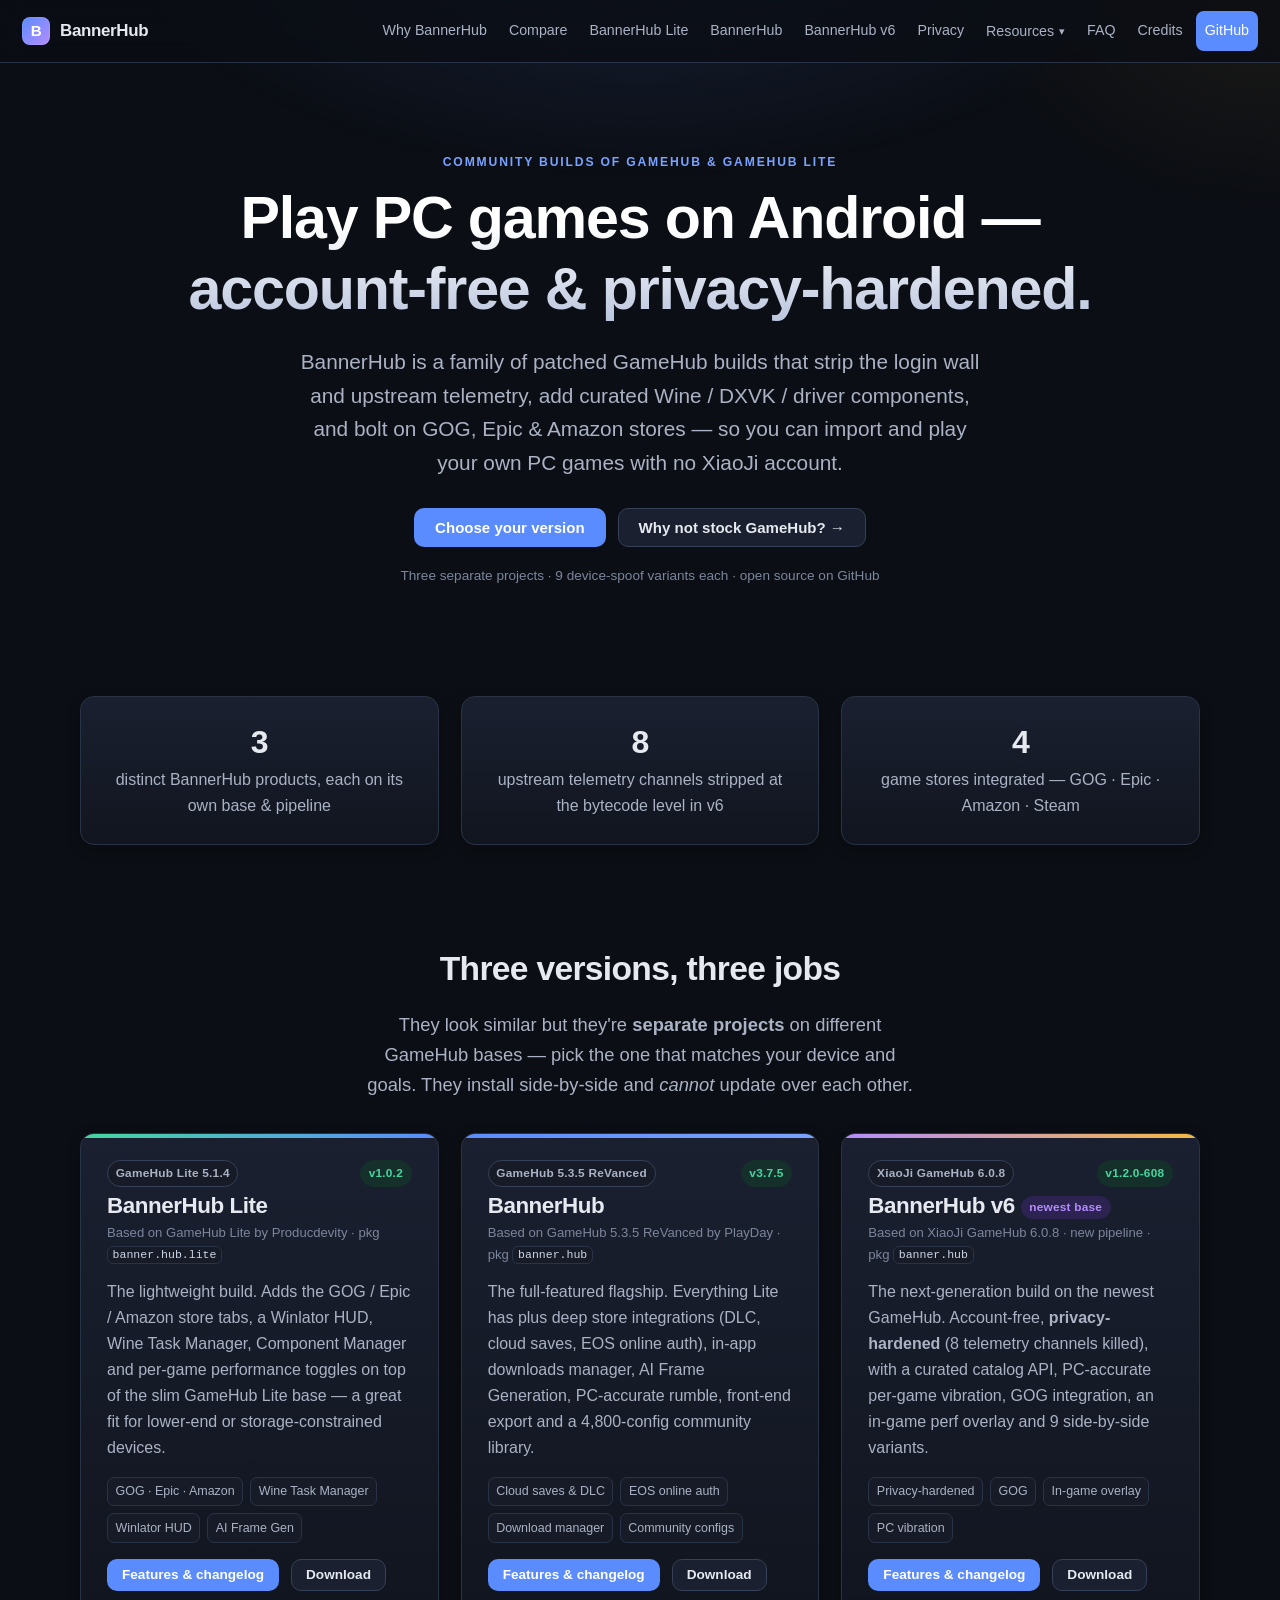
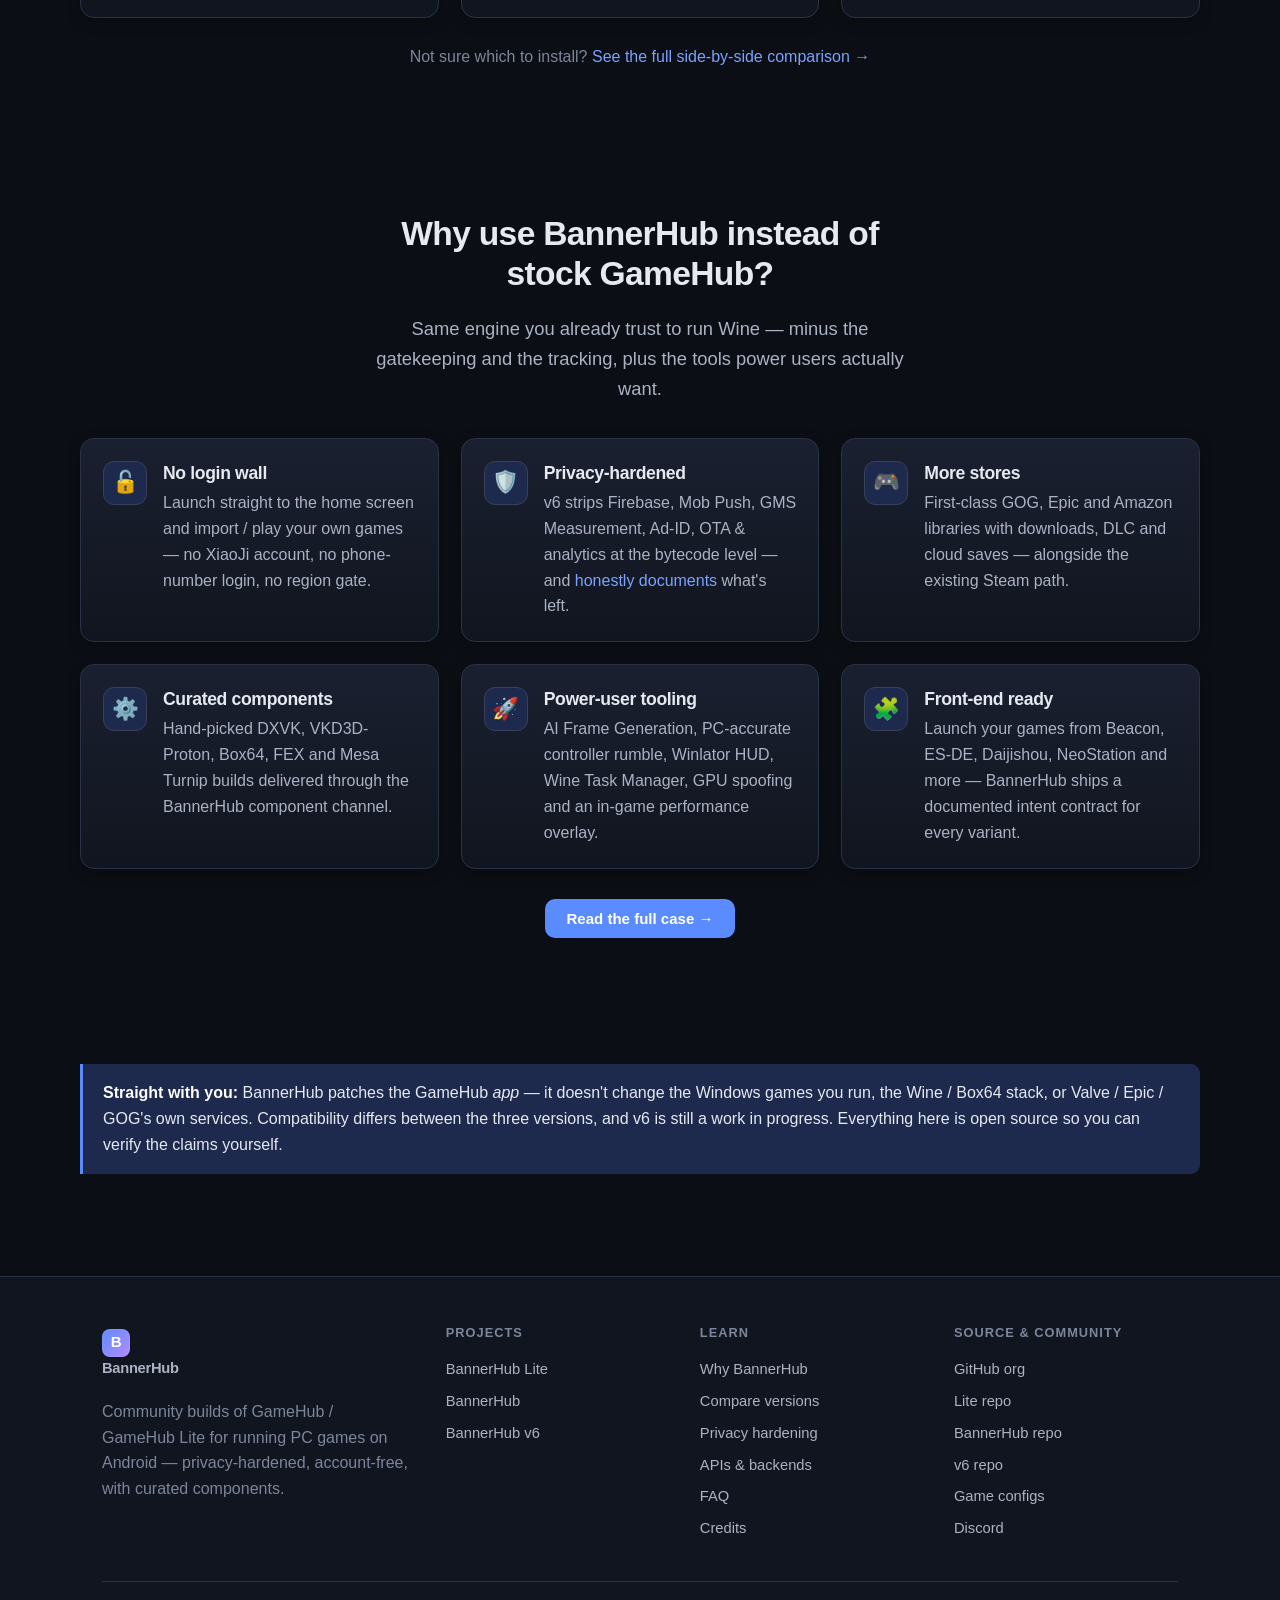
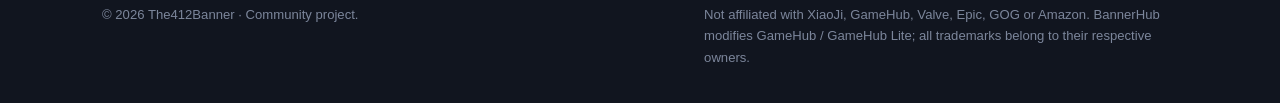
==== index.html @ dc54ba55 "v6: ship v1.2.0-608 (Latest) — Firebase Crashlytics fully disabled (Plan 11) Bump current-version ba" ====
<!DOCTYPE html>
<html lang="en">
<head>
<meta charset="utf-8">
<meta name="viewport" content="width=device-width, initial-scale=1">
<title>BannerHub — Play PC games on Android, account-free & privacy-hardened</title>
<meta name="description" content="BannerHub is a family of community builds of GameHub and GameHub Lite for running PC games on Android — no login wall, privacy-hardened, with curated Wine/DXVK components and GOG/Epic/Amazon stores. Three versions: Lite, BannerHub, and v6.">
<link rel="preconnect" href="https://github.com">
<link rel="stylesheet" href="assets/css/style.css">
<link rel="icon" href="data:image/svg+xml,%3Csvg xmlns='http://www.w3.org/2000/svg' viewBox='0 0 32 32'%3E%3Crect width='32' height='32' rx='8' fill='%235b8cff'/%3E%3Ctext x='16' y='23' font-size='20' font-family='sans-serif' font-weight='900' fill='white' text-anchor='middle'%3EB%3C/text%3E%3C/svg%3E">
</head>
<body>

<header class="site-header">
  <div class="wrap nav">
    <a class="brand" href="index.html"><span class="logo">B</span> BannerHub</a>
    <button class="nav-toggle" aria-label="Toggle menu" aria-expanded="false">☰</button>
    <nav class="nav-links">
      <a href="why.html">Why BannerHub</a>
      <a href="compare.html">Compare</a>
      <a href="lite.html">BannerHub Lite</a>
      <a href="bannerhub.html">BannerHub</a>
      <a href="v6.html">BannerHub v6</a>
      <a href="v6-privacy.html">Privacy</a>
      <div class="nav-dd">
        <button class="nav-dd-toggle" type="button" aria-haspopup="true" aria-expanded="false">Resources <span class="car">▾</span></button>
        <div class="nav-dd-menu">
          <a href="apis.html">APIs</a>
          <a href="configs.html">Configs</a>
          <a href="https://the412banner.github.io/bannerhub-game-configs/" target="_blank" rel="noopener">Config Library ↗</a>
        </div>
      </div>
      <a href="faq.html">FAQ</a>
      <a href="credits.html">Credits</a>
      <a class="nav-cta" href="https://github.com/The412Banner" target="_blank" rel="noopener">GitHub</a>
    </nav>
  </div>
</header>

<main>

  <!-- HERO -->
  <section class="hero wrap">
    <p class="eyebrow">Community builds of GameHub &amp; GameHub Lite</p>
    <h1>Play PC games on Android —<br>account-free &amp; privacy-hardened.</h1>
    <p class="lead">BannerHub is a family of patched GameHub builds that strip the login wall and upstream telemetry, add curated Wine / DXVK / driver components, and bolt on GOG, Epic &amp; Amazon stores — so you can import and play your own PC games with no XiaoJi account.</p>
    <div class="btn-row">
      <a class="btn btn-primary" href="#versions">Choose your version</a>
      <a class="btn btn-ghost" href="why.html">Why not stock GameHub? →</a>
    </div>
    <p class="hero-note">Three separate projects · 9 device-spoof variants each · open source on GitHub</p>
  </section>

  <!-- QUICK STATS -->
  <section class="wrap section-tight">
    <div class="grid grid-3">
      <div class="card center fade-up"><h3 style="margin:0;font-size:2rem">3</h3><p style="margin:.3em 0 0">distinct BannerHub products, each on its own base &amp; pipeline</p></div>
      <div class="card center fade-up"><h3 style="margin:0;font-size:2rem">8</h3><p style="margin:.3em 0 0">upstream telemetry channels stripped at the bytecode level in v6</p></div>
      <div class="card center fade-up"><h3 style="margin:0;font-size:2rem">4</h3><p style="margin:.3em 0 0">game stores integrated — GOG · Epic · Amazon · Steam</p></div>
    </div>
  </section>

  <!-- VERSIONS -->
  <section class="section wrap" id="versions">
    <div class="sec-head center">
      <h2>Three versions, three jobs</h2>
      <p class="lead" style="margin:0 auto">They look similar but they're <strong>separate projects</strong> on different GameHub bases — pick the one that matches your device and goals. They install side-by-side and <em>cannot</em> update over each other.</p>
    </div>

    <div class="grid grid-3">

      <!-- LITE -->
      <div class="card product-card fade-up" style="--accentline:linear-gradient(90deg,#46d6a0,#5b8cff)">
        <div class="pc-top">
          <span class="badge">GameHub Lite 5.1.4</span>
          <span class="badge ver" data-auto="ver:lite">v1.0.2</span>
        </div>
        <h3>BannerHub Lite</h3>
        <p class="pc-base">Based on GameHub Lite by Producdevity · pkg <code>banner.hub.lite</code></p>
        <p class="pc-desc">The lightweight build. Adds the GOG / Epic / Amazon store tabs, a Winlator HUD, Wine Task Manager, Component Manager and per-game performance toggles on top of the slim GameHub Lite base — a great fit for lower-end or storage-constrained devices.</p>
        <div class="chips" style="margin-bottom:16px">
          <span class="chip">GOG · Epic · Amazon</span><span class="chip">Wine Task Manager</span><span class="chip">Winlator HUD</span><span class="chip">AI Frame Gen</span>
        </div>
        <div class="btn-row">
          <a class="btn btn-primary btn-sm" href="lite.html">Features &amp; changelog</a>
          <a class="btn btn-ghost btn-sm" href="https://github.com/The412Banner/Bannerhub-Lite/releases/latest" target="_blank" rel="noopener">Download</a>
        </div>
      </div>

      <!-- BANNERHUB -->
      <div class="card product-card fade-up" style="--accentline:linear-gradient(90deg,#5b8cff,#7aa2ff)">
        <div class="pc-top">
          <span class="badge">GameHub 5.3.5 ReVanced</span>
          <span class="badge ver" data-auto="ver:full">v3.7.5</span>
        </div>
        <h3>BannerHub</h3>
        <p class="pc-base">Based on GameHub 5.3.5 ReVanced by PlayDay · pkg <code>banner.hub</code></p>
        <p class="pc-desc">The full-featured flagship. Everything Lite has plus deep store integrations (DLC, cloud saves, EOS online auth), in-app downloads manager, AI Frame Generation, PC-accurate rumble, front-end export and a 4,800-config community library.</p>
        <div class="chips" style="margin-bottom:16px">
          <span class="chip">Cloud saves &amp; DLC</span><span class="chip">EOS online auth</span><span class="chip">Download manager</span><span class="chip">Community configs</span>
        </div>
        <div class="btn-row">
          <a class="btn btn-primary btn-sm" href="bannerhub.html">Features &amp; changelog</a>
          <a class="btn btn-ghost btn-sm" href="https://github.com/The412Banner/BannerHub/releases/latest" target="_blank" rel="noopener">Download</a>
        </div>
      </div>

      <!-- V6 -->
      <div class="card product-card fade-up" style="--accentline:linear-gradient(90deg,#b48cff,#f5b942)">
        <div class="pc-top">
          <span class="badge">XiaoJi GameHub 6.0.8</span>
          <span class="badge ver" data-auto="ver:v6">v1.2.0-608</span>
        </div>
        <h3>BannerHub v6 <span class="badge purple" style="vertical-align:middle">newest base</span></h3>
        <p class="pc-base">Based on XiaoJi GameHub 6.0.8 · new pipeline · pkg <code>banner.hub</code></p>
        <p class="pc-desc">The next-generation build on the newest GameHub. Account-free, <strong>privacy-hardened</strong> (8 telemetry channels killed), with a curated catalog API, PC-accurate per-game vibration, GOG integration, an in-game perf overlay and 9 side-by-side variants.</p>
        <div class="chips" style="margin-bottom:16px">
          <span class="chip">Privacy-hardened</span><span class="chip">GOG</span><span class="chip">In-game overlay</span><span class="chip">PC vibration</span>
        </div>
        <div class="btn-row">
          <a class="btn btn-primary btn-sm" href="v6.html">Features &amp; changelog</a>
          <a class="btn btn-ghost btn-sm" href="https://github.com/The412Banner/bannerhub-revanced/releases/latest" target="_blank" rel="noopener">Download</a>
        </div>
      </div>

    </div>

    <p class="center muted" style="margin-top:26px">Not sure which to install? <a href="compare.html">See the full side-by-side comparison →</a></p>
  </section>

  <!-- WHY TEASER -->
  <section class="section wrap">
    <div class="sec-head center">
      <h2>Why use BannerHub instead of stock GameHub?</h2>
      <p class="lead" style="margin:0 auto">Same engine you already trust to run Wine — minus the gatekeeping and the tracking, plus the tools power users actually want.</p>
    </div>
    <div class="grid grid-3">
      <div class="tile card feature fade-up"><div class="ic">🔓</div><div><h3>No login wall</h3><p>Launch straight to the home screen and import / play your own games — no XiaoJi account, no phone-number login, no region gate.</p></div></div>
      <div class="tile card feature fade-up"><div class="ic">🛡️</div><div><h3>Privacy-hardened</h3><p>v6 strips Firebase, Mob Push, GMS Measurement, Ad-ID, OTA &amp; analytics at the bytecode level — and <a href="v6-privacy.html">honestly documents</a> what's left.</p></div></div>
      <div class="tile card feature fade-up"><div class="ic">🎮</div><div><h3>More stores</h3><p>First-class GOG, Epic and Amazon libraries with downloads, DLC and cloud saves — alongside the existing Steam path.</p></div></div>
      <div class="tile card feature fade-up"><div class="ic">⚙️</div><div><h3>Curated components</h3><p>Hand-picked DXVK, VKD3D-Proton, Box64, FEX and Mesa Turnip builds delivered through the BannerHub component channel.</p></div></div>
      <div class="tile card feature fade-up"><div class="ic">🚀</div><div><h3>Power-user tooling</h3><p>AI Frame Generation, PC-accurate controller rumble, Winlator HUD, Wine Task Manager, GPU spoofing and an in-game performance overlay.</p></div></div>
      <div class="tile card feature fade-up"><div class="ic">🧩</div><div><h3>Front-end ready</h3><p>Launch your games from Beacon, ES-DE, Daijishou, NeoStation and more — BannerHub ships a documented intent contract for every variant.</p></div></div>
    </div>
    <div class="center" style="margin-top:30px"><a class="btn btn-primary" href="why.html">Read the full case →</a></div>
  </section>

  <!-- HONEST NOTE -->
  <section class="wrap section-tight">
    <div class="note">
      <p><strong>Straight with you:</strong> BannerHub patches the GameHub <em>app</em> — it doesn't change the Windows games you run, the Wine / Box64 stack, or Valve / Epic / GOG's own services. Compatibility differs between the three versions, and v6 is still a work in progress. Everything here is open source so you can verify the claims yourself.</p>
    </div>
  </section>

</main>

<footer class="site-footer">
  <div class="wrap">
    <div class="foot-grid">
      <div>
        <a class="brand" href="index.html"><span class="logo">B</span> BannerHub</a>
        <p class="foot-disc muted" style="margin-top:14px">Community builds of GameHub / GameHub&nbsp;Lite for running PC games on Android — privacy-hardened, account-free, with curated components.</p>
      </div>
      <div>
        <h4>Projects</h4>
        <a href="lite.html">BannerHub Lite</a>
        <a href="bannerhub.html">BannerHub</a>
        <a href="v6.html">BannerHub v6</a>
      </div>
      <div>
        <h4>Learn</h4>
        <a href="why.html">Why BannerHub</a>
        <a href="compare.html">Compare versions</a>
        <a href="v6-privacy.html">Privacy hardening</a>
        <a href="apis.html">APIs &amp; backends</a>
        <a href="faq.html">FAQ</a>
        <a href="credits.html">Credits</a>
      </div>
      <div>
        <h4>Source &amp; community</h4>
        <a href="https://github.com/The412Banner" target="_blank" rel="noopener">GitHub org</a>
        <a href="https://github.com/The412Banner/Bannerhub-Lite" target="_blank" rel="noopener">Lite repo</a>
        <a href="https://github.com/The412Banner/BannerHub" target="_blank" rel="noopener">BannerHub repo</a>
        <a href="https://github.com/The412Banner/bannerhub-revanced" target="_blank" rel="noopener">v6 repo</a>
        <a href="configs.html">Game configs</a>
        <a href="https://discord.gg/n8S4G2WZQ4" target="_blank" rel="noopener">Discord</a>
      </div>
    </div>
    <div class="foot-bottom">
      <span>© <span id="year">2026</span> The412Banner · Community project.</span>
      <span class="foot-disc">Not affiliated with XiaoJi, GameHub, Valve, Epic, GOG or Amazon. BannerHub modifies GameHub / GameHub&nbsp;Lite; all trademarks belong to their respective owners.</span>
    </div>
  </div>
</footer>

<script src="assets/js/main.js"></script>
</body>
</html>
---- assets/css/style.css ----
/* ============================================================
   BannerHub site — shared theme
   ============================================================ */
:root {
  --bg:        #0b0e14;
  --bg-2:      #11151f;
  --bg-3:      #161b27;
  --surface:   #1a2030;
  --surface-2: #212838;
  --border:    #2a3346;
  --border-2:  #364056;
  --text:      #e6e9f0;
  --text-2:    #aab2c4;
  --text-3:    #7c869b;
  --primary:   #5b8cff;
  --primary-2: #7aa2ff;
  --primary-dim:#1d2a4d;
  --accent:    #f5b942;       /* amber — BannerHub update-banner motif */
  --accent-dim:#3a2f15;
  --green:     #46d6a0;
  --green-dim: #15302a;
  --red:       #ff6b6b;
  --red-dim:   #361c20;
  --purple:    #b48cff;
  --radius:    14px;
  --radius-sm: 9px;
  --maxw:      1120px;
  --shadow:    0 10px 30px rgba(0,0,0,.35);
  --shadow-sm: 0 4px 14px rgba(0,0,0,.25);
  --font: -apple-system, BlinkMacSystemFont, "Segoe UI", Roboto, Helvetica, Arial, sans-serif;
  --mono: ui-monospace, SFMono-Regular, "SF Mono", Menlo, Consolas, monospace;
}

* { box-sizing: border-box; }
html { scroll-behavior: smooth; scroll-padding-top: 80px; }
body {
  margin: 0;
  font-family: var(--font);
  background: var(--bg);
  color: var(--text);
  line-height: 1.62;
  -webkit-font-smoothing: antialiased;
  text-rendering: optimizeLegibility;
  overflow-x: hidden;
}
body::before {
  /* subtle ambient glow */
  content: "";
  position: fixed; inset: 0;
  background:
    radial-gradient(70% 50% at 50% -10%, rgba(91,140,255,.16), transparent 60%),
    radial-gradient(40% 40% at 100% 0%, rgba(245,185,66,.07), transparent 60%);
  pointer-events: none; z-index: 0;
}
main, .site-header, .site-footer { position: relative; z-index: 1; }

a { color: var(--primary-2); text-decoration: none; }
a:hover { text-decoration: underline; }
img { max-width: 100%; }
h1,h2,h3,h4 { line-height: 1.2; font-weight: 700; letter-spacing: -.02em; }
h2 { font-size: clamp(1.5rem, 3vw, 2.1rem); margin: 0 0 .6em; }
h3 { font-size: 1.25rem; margin: 1.6em 0 .5em; }
p  { color: var(--text-2); }
code, kbd { font-family: var(--mono); font-size: .88em; background: var(--bg-3);
  border: 1px solid var(--border); border-radius: 6px; padding: .1em .4em; color: #cdd6e8; }
hr { border: none; border-top: 1px solid var(--border); margin: 2.5rem 0; }

.wrap { max-width: var(--maxw); margin: 0 auto; padding: 0 22px; }
.section { padding: 64px 0; }
.section-tight { padding: 40px 0; }
.muted { color: var(--text-3); }
.center { text-align: center; }
.lead { font-size: 1.15rem; color: var(--text-2); max-width: 60ch; }
.eyebrow { text-transform: uppercase; letter-spacing: .15em; font-size: .76rem;
  font-weight: 700; color: var(--primary-2); margin: 0 0 .6rem; }

/* ---------- header / nav ---------- */
.site-header {
  position: sticky; top: 0; z-index: 50;
  backdrop-filter: blur(12px);
  background: rgba(11,14,20,.78);
  border-bottom: 1px solid var(--border);
}
.site-header .wrap { max-width: 1280px; }
.nav { display: flex; align-items: center; gap: 12px; height: 62px; }
.brand { display: flex; align-items: center; gap: 10px; font-weight: 800;
  font-size: 1.06rem; color: var(--text); letter-spacing: -.02em; }
.brand:hover { text-decoration: none; }
.brand .logo {
  width: 28px; height: 28px; border-radius: 8px;
  background: linear-gradient(135deg, var(--primary), var(--purple));
  display: grid; place-items: center; color: #fff; font-weight: 900; font-size: .95rem;
  box-shadow: 0 0 0 1px rgba(255,255,255,.08) inset;
}
.brand .v6 { font-size: .62rem; color: var(--accent); font-weight: 800;
  border: 1px solid var(--accent-dim); background: var(--accent-dim);
  padding: .05em .4em; border-radius: 5px; }
.nav-links { display: flex; gap: 4px; margin-left: auto; align-items: center; }
.nav-links a {
  color: var(--text-2); padding: 8px 9px; border-radius: 8px; font-size: .89rem;
  font-weight: 500; white-space: nowrap; transition: background .15s, color .15s;
}
.nav-links a:hover { background: var(--surface); color: var(--text); text-decoration: none; }
.nav-links a.active { color: var(--text); background: var(--primary-dim); }
.nav-cta {
  background: var(--primary) !important; color: #fff !important; font-weight: 600;
}
.nav-cta:hover { background: var(--primary-2) !important; }

/* nav "Resources" dropdown */
.nav-dd { position: relative; display: inline-flex; }
.nav-dd-toggle {
  background: none; border: 0; cursor: pointer; font-family: inherit;
  color: var(--text-2); padding: 8px 9px; border-radius: 8px; font-size: .89rem; font-weight: 500;
  white-space: nowrap; display: inline-flex; align-items: center; gap: 5px;
  transition: background .15s, color .15s;
}
.nav-dd-toggle:hover, .nav-dd.open .nav-dd-toggle { background: var(--surface); color: var(--text); }
.nav-dd-toggle.active { color: var(--text); background: var(--primary-dim); }
.nav-dd-toggle .car { font-size: .8em; transition: transform .15s; }
.nav-dd.open .nav-dd-toggle .car { transform: rotate(180deg); }
.nav-dd-menu {
  display: none; position: absolute; top: 100%; left: 0; margin-top: 8px; min-width: 210px;
  background: var(--bg-2); border: 1px solid var(--border); border-radius: 11px; padding: 6px;
  box-shadow: var(--shadow); z-index: 60;
}
.nav-dd.open .nav-dd-menu { display: block; }
.nav-dd-menu a { display: block; padding: 9px 12px; border-radius: 7px; color: var(--text-2);
  font-size: .9rem; white-space: nowrap; }
.nav-dd-menu a:hover { background: var(--surface); color: var(--text); text-decoration: none; }
@media (min-width: 1081px) {
  .nav-dd:hover .nav-dd-menu, .nav-dd:focus-within .nav-dd-menu { display: block; }
}
.nav-toggle { display: none; margin-left: auto; background: var(--surface);
  border: 1px solid var(--border); color: var(--text); width: 40px; height: 38px;
  border-radius: 9px; font-size: 1.2rem; cursor: pointer; }

@media (max-width: 1080px) {
  .nav-toggle { display: block; }
  .nav-links {
    position: absolute; top: 62px; left: 0; right: 0; flex-direction: column;
    background: var(--bg-2); border-bottom: 1px solid var(--border);
    padding: 12px; gap: 4px; margin: 0; display: none;
  }
  .nav-links.open { display: flex; }
  .nav-links a { width: 100%; padding: 11px 14px; }
  /* dropdown expands inline inside the mobile menu */
  .nav-dd { width: 100%; display: block; }
  .nav-dd-toggle { width: 100%; justify-content: space-between; padding: 11px 14px; }
  .nav-dd-menu { position: static; display: none; margin: 2px 0 2px 10px; min-width: 0;
    box-shadow: none; border: none; background: transparent; padding: 0; }
  .nav-dd.open .nav-dd-menu { display: block; }
  .nav-dd-menu a { padding: 10px 14px; }
}

/* ---------- buttons ---------- */
.btn {
  display: inline-flex; align-items: center; gap: 8px; cursor: pointer;
  font-weight: 600; font-size: .94rem; padding: 11px 20px; border-radius: 10px;
  border: 1px solid transparent; transition: transform .12s, background .15s, border-color .15s;
  text-decoration: none; line-height: 1;
}
.btn:hover { text-decoration: none; transform: translateY(-1px); }
.btn-primary { background: var(--primary); color: #fff; }
.btn-primary:hover { background: var(--primary-2); }
.btn-ghost { background: var(--surface); color: var(--text); border-color: var(--border-2); }
.btn-ghost:hover { background: var(--surface-2); }
.btn-sm { padding: 8px 14px; font-size: .85rem; }
.btn-row { display: flex; flex-wrap: wrap; gap: 12px; }

/* ---------- hero ---------- */
.hero { padding: 90px 0 56px; text-align: center; }
.hero h1 { font-size: clamp(2.2rem, 6vw, 3.7rem); margin: 0 0 .35em;
  background: linear-gradient(180deg, #fff 30%, #b9c4dc); -webkit-background-clip: text;
  background-clip: text; -webkit-text-fill-color: transparent; }
.hero .lead { margin: 0 auto 28px; font-size: clamp(1.05rem,2.2vw,1.3rem); }
.hero .btn-row { justify-content: center; }
.hero-note { margin-top: 18px; font-size: .85rem; color: var(--text-3); }

/* ---------- cards / grid ---------- */
.grid { display: grid; gap: 22px; }
.grid-3 { grid-template-columns: repeat(3, 1fr); }
.grid-2 { grid-template-columns: repeat(2, 1fr); }
@media (max-width: 920px){ .grid-3 { grid-template-columns: 1fr; } .grid-2 { grid-template-columns: 1fr; } }

.card {
  background: linear-gradient(180deg, var(--surface), var(--bg-2));
  border: 1px solid var(--border); border-radius: var(--radius);
  padding: 26px; box-shadow: var(--shadow-sm);
}
.card.feature { padding: 22px; }
.card h3 { margin-top: 0; }

/* product cards */
.product-card { display: flex; flex-direction: column; position: relative; overflow: hidden; }
.product-card::before {
  content: ""; position: absolute; top: 0; left: 0; right: 0; height: 4px;
  background: var(--accentline, var(--primary));
}
.product-card .pc-top { display: flex; align-items: center; justify-content: space-between; gap: 10px; }
.product-card h3 { font-size: 1.4rem; margin: 6px 0 2px; }
.product-card .pc-base { font-size: .82rem; color: var(--text-3); margin: 0 0 14px; }
.product-card .pc-desc { color: var(--text-2); flex: 1; margin: 0 0 16px; }
.product-card .pc-meta { display: flex; flex-wrap: wrap; gap: 8px; margin-bottom: 16px; }
.product-card .btn-row { margin-top: auto; }

/* ---------- badges / chips ---------- */
.badge {
  display: inline-flex; align-items: center; gap: 5px; font-size: .74rem; font-weight: 700;
  padding: .25em .65em; border-radius: 999px; letter-spacing: .02em;
  border: 1px solid var(--border-2); background: var(--bg-3); color: var(--text-2);
}
.badge.ver { color: var(--green); border-color: var(--green-dim); background: var(--green-dim); }
.badge.amber { color: var(--accent); border-color: var(--accent-dim); background: var(--accent-dim); }
.badge.blue { color: var(--primary-2); border-color: var(--primary-dim); background: var(--primary-dim); }
.badge.purple { color: var(--purple); border-color: #2c2350; background: #2c2350; }
.chips { display: flex; flex-wrap: wrap; gap: 7px; }
.chip { font-size: .78rem; color: var(--text-2); background: var(--bg-3);
  border: 1px solid var(--border); border-radius: 7px; padding: .3em .6em; }

/* ---------- feature list ---------- */
.flist { list-style: none; padding: 0; margin: 0; display: grid; gap: 10px; }
.flist li { padding-left: 28px; position: relative; color: var(--text-2); }
.flist li::before { content: "✓"; position: absolute; left: 0; top: 0; color: var(--green);
  font-weight: 800; }
.flist.kill li::before { content: "✕"; color: var(--red); }
.flist.dot li::before { content: "•"; color: var(--primary-2); font-size: 1.3em; line-height: 1; }

/* ---------- tables / comparison ---------- */
.table-scroll { overflow-x: auto; border: 1px solid var(--border); border-radius: var(--radius);
  box-shadow: var(--shadow-sm); }
table { border-collapse: collapse; width: 100%; font-size: .92rem; }
th, td { text-align: left; padding: 13px 16px; border-bottom: 1px solid var(--border); vertical-align: top; }
thead th { background: var(--bg-3); color: var(--text); font-weight: 700; position: sticky; top: 0;
  font-size: .82rem; text-transform: uppercase; letter-spacing: .05em; }
tbody tr:hover { background: rgba(255,255,255,.018); }
tbody tr:last-child td { border-bottom: none; }
td.feat { font-weight: 600; color: var(--text); }
.cmp { text-align: center; font-weight: 700; }
.cmp.y { color: var(--green); }
.cmp.n { color: var(--text-3); }
.cmp.p { color: var(--accent); }
.cmp small { display: block; font-weight: 400; color: var(--text-3); font-size: .72rem; }
table.cmp-table th:not(:first-child), table.cmp-table td:not(:first-child) { text-align: center; }
table.cmp-table th:first-child { width: 34%; }
table.cmp-table thead th small { display: block; font-weight: 400; color: var(--text-3);
  font-size: .72rem; margin-top: 3px; text-transform: none; letter-spacing: 0; }
table.cmp-table thead th .v { color: var(--green); font-weight: 700; }
table.cmp-table tr.grp td { background: var(--bg-3); color: var(--primary-2); font-weight: 700;
  text-transform: uppercase; letter-spacing: .06em; font-size: .76rem; text-align: left !important;
  border-top: 2px solid var(--border-2); position: sticky; }

/* ---------- changelog / timeline ---------- */
.timeline { position: relative; margin: 0; padding: 0 0 0 26px; }
.timeline::before { content: ""; position: absolute; left: 6px; top: 6px; bottom: 6px;
  width: 2px; background: var(--border-2); }
.rel { position: relative; padding: 0 0 30px; }
.rel::before { content: ""; position: absolute; left: -26px; top: 5px; width: 12px; height: 12px;
  border-radius: 50%; background: var(--primary); box-shadow: 0 0 0 4px var(--bg); }
.rel.latest::before { background: var(--accent); box-shadow: 0 0 0 4px var(--bg), 0 0 12px var(--accent); }
.rel-head { display: flex; align-items: baseline; flex-wrap: wrap; gap: 10px; margin-bottom: 6px; }
.rel-head .ver { font-weight: 800; font-size: 1.12rem; color: var(--text); }
.rel-head .date { font-size: .8rem; color: var(--text-3); }
.rel-head a.src { font-size: .8rem; margin-left: auto; }
.rel ul { margin: 6px 0 0; padding-left: 18px; }
.rel ul li { color: var(--text-2); margin-bottom: 5px; }
.rel ul li b, .rel p b { color: var(--text); }
.rel .rel-sub { font-weight: 700; font-size: 1rem; color: var(--text); margin: 12px 0 2px; }
.rel .rel-sub:first-of-type { margin-top: 8px; }
.rel .rel-desc { margin: 0 0 4px; color: var(--text-2); font-size: .92rem; }

/* ---------- callouts ---------- */
.note { border-left: 3px solid var(--primary); background: var(--primary-dim);
  border-radius: 0 var(--radius-sm) var(--radius-sm) 0; padding: 16px 20px; margin: 22px 0; }
.note.warn { border-color: var(--accent); background: var(--accent-dim); }
.note.danger { border-color: var(--red); background: var(--red-dim); }
.note p { color: var(--text); margin: 0; }
.note p + p { margin-top: 8px; }
.note strong { color: #fff; }

/* ---------- FAQ accordion ---------- */
.faq { display: grid; gap: 12px; }
.faq details {
  border: 1px solid var(--border); border-radius: var(--radius-sm);
  background: var(--surface); overflow: hidden;
}
.faq details[open] { border-color: var(--border-2); }
.faq summary {
  cursor: pointer; list-style: none; padding: 17px 50px 17px 20px; font-weight: 600;
  color: var(--text); position: relative; user-select: none;
}
.faq summary::-webkit-details-marker { display: none; }
.faq summary::after { content: "+"; position: absolute; right: 20px; top: 50%;
  transform: translateY(-50%); font-size: 1.4rem; color: var(--primary-2); font-weight: 400;
  transition: transform .2s; }
.faq details[open] summary::after { transform: translateY(-50%) rotate(45deg); }
.faq summary:hover { background: var(--surface-2); }
.faq .faq-body { padding: 0 20px 18px; color: var(--text-2); }
.faq .faq-body p:first-child { margin-top: 0; }

/* ---------- section heading helper ---------- */
.sec-head { max-width: 62ch; margin-bottom: 34px; }
.sec-head.center { margin-left: auto; margin-right: auto; }

/* ---------- icon tiles (why page) ---------- */
.tile { display: flex; gap: 16px; align-items: flex-start; }
.tile .ic { flex: 0 0 auto; width: 44px; height: 44px; border-radius: 11px;
  display: grid; place-items: center; font-size: 1.35rem;
  background: var(--primary-dim); border: 1px solid var(--border-2); }
.tile h3 { margin: 2px 0 6px; font-size: 1.1rem; }
.tile p { margin: 0; }

/* ---------- footer ---------- */
.site-footer { border-top: 1px solid var(--border); background: var(--bg-2); padding: 48px 0 36px; margin-top: 40px; }
.foot-grid { display: grid; grid-template-columns: 1.4fr 1fr 1fr 1fr; gap: 30px; }
@media (max-width: 760px){ .foot-grid { grid-template-columns: 1fr 1fr; } }
.foot-grid h4 { font-size: .8rem; text-transform: uppercase; letter-spacing: .08em;
  color: var(--text-3); margin: 0 0 14px; }
.foot-grid a { display: block; color: var(--text-2); padding: 4px 0; font-size: .92rem; }
.foot-grid a:hover { color: var(--text); text-decoration: none; }
.foot-bottom { margin-top: 36px; padding-top: 22px; border-top: 1px solid var(--border);
  display: flex; flex-wrap: wrap; gap: 12px; justify-content: space-between;
  color: var(--text-3); font-size: .82rem; }
.foot-disc { max-width: 65ch; }

/* ---------- misc ---------- */
.pill-row { display: flex; flex-wrap: wrap; gap: 10px; align-items: center; margin: 10px 0; }
.kv { display: grid; grid-template-columns: max-content 1fr; gap: 6px 18px; font-size: .92rem; }
.kv dt { color: var(--text-3); }
.kv dd { margin: 0; color: var(--text); }
.anchor-nav { display: flex; flex-wrap: wrap; gap: 8px; margin: 24px 0 0; }
.anchor-nav a { font-size: .85rem; padding: 6px 12px; border-radius: 8px;
  background: var(--surface); border: 1px solid var(--border); color: var(--text-2); }
.anchor-nav a:hover { background: var(--surface-2); color: var(--text); text-decoration: none; }
.fade-up { opacity: 0; transform: translateY(14px); transition: opacity .6s ease, transform .6s ease; }
.fade-up.in { opacity: 1; transform: none; }
@media (prefers-reduced-motion: reduce){ .fade-up { opacity:1; transform:none; transition:none; } html{scroll-behavior:auto;} }
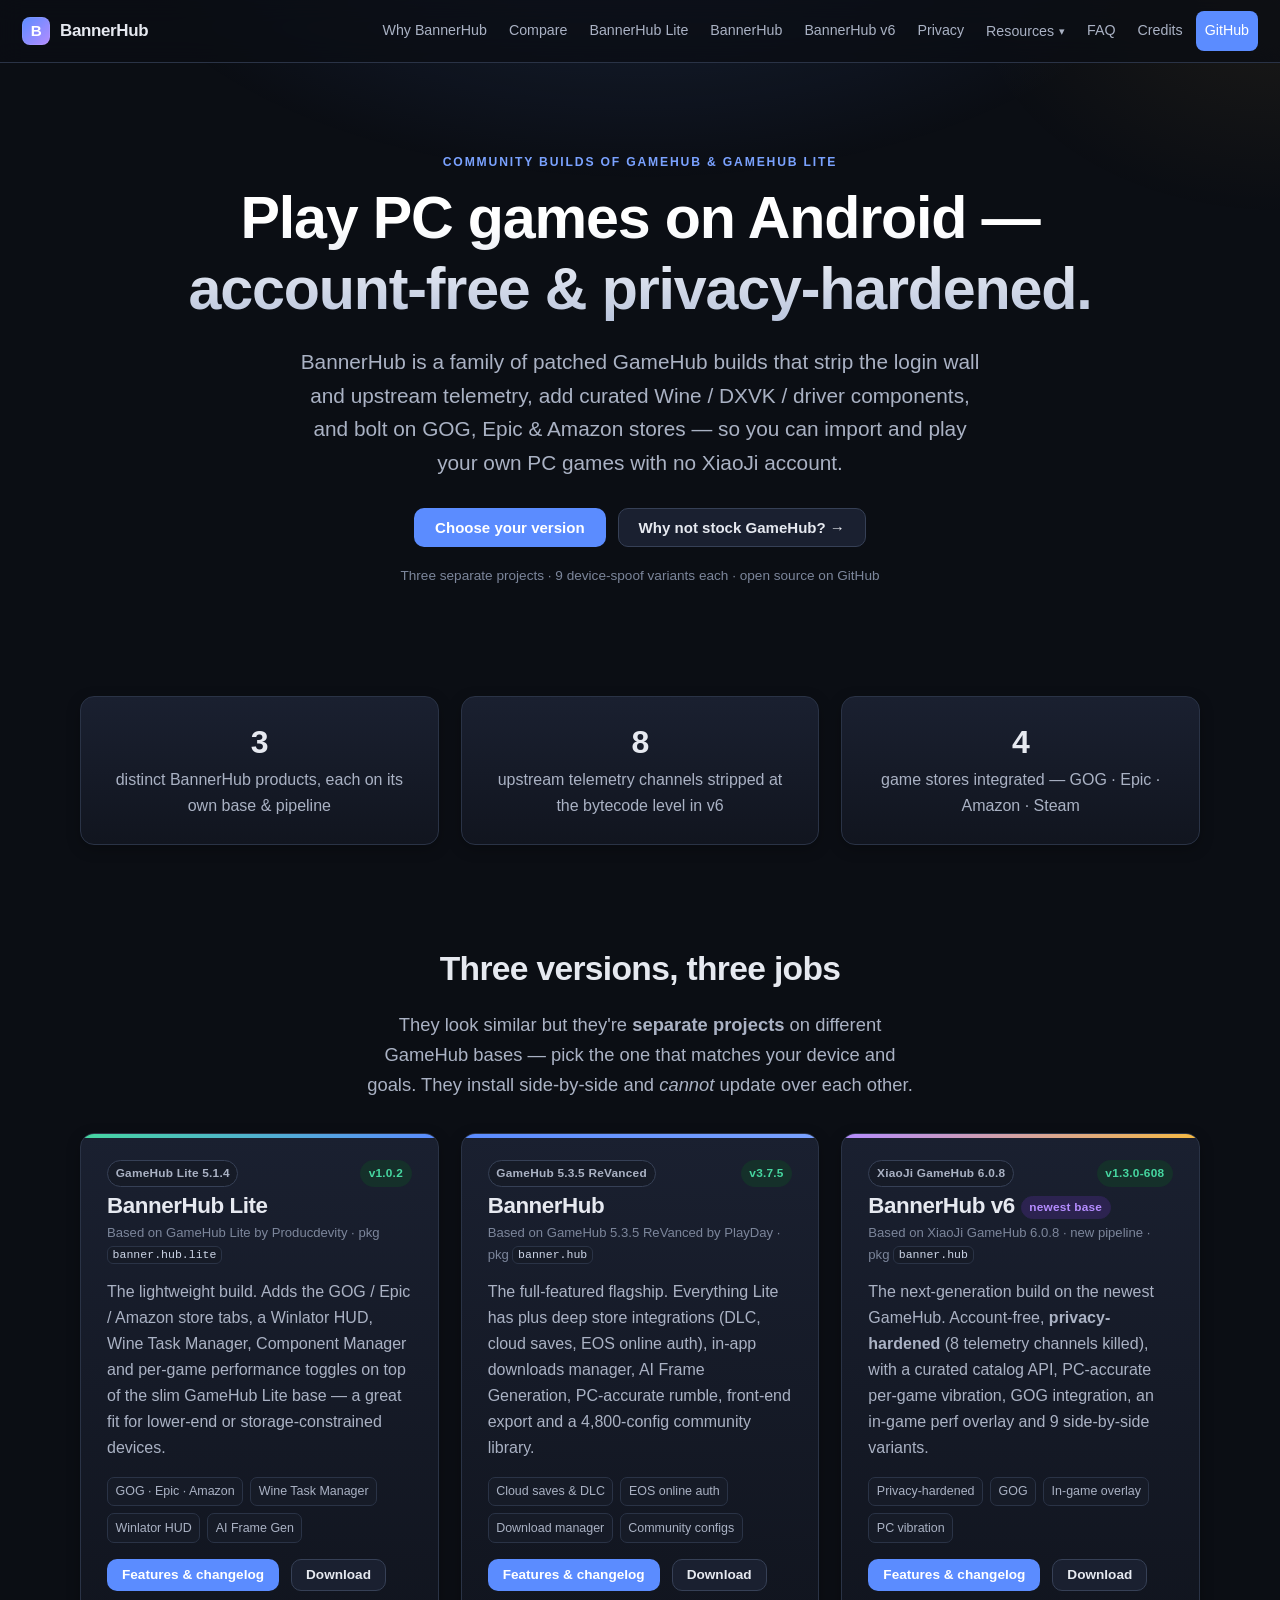
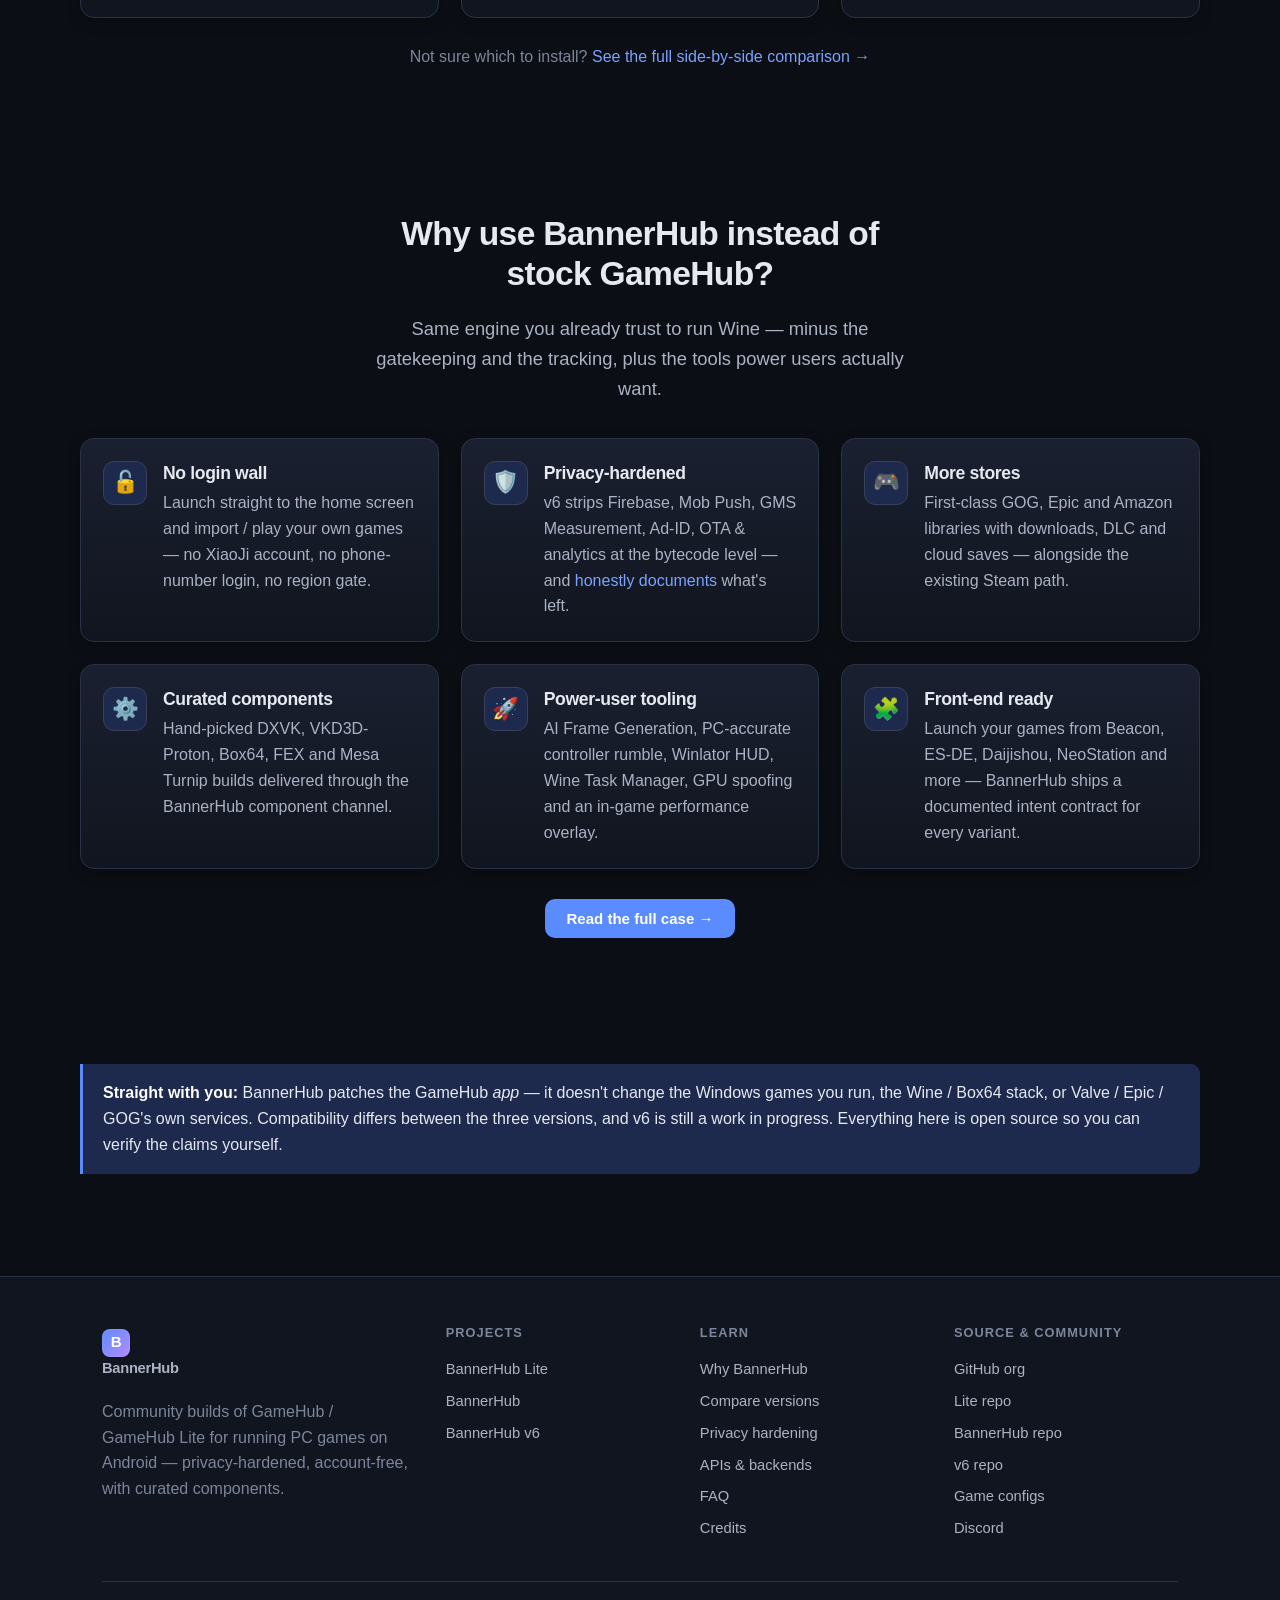
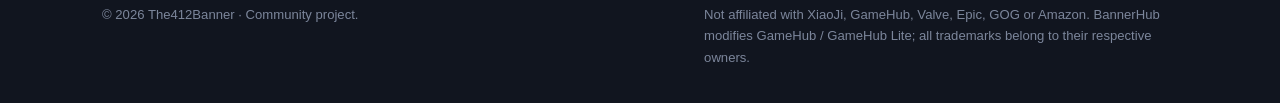
==== commit 41331a9e: "v6: add v1.3.0-608 changelog (voice calls + chat v2), bump latest + compare matrix" ====
--- a/index.html
+++ b/index.html
@@ -109,7 +109,7 @@
       <div class="card product-card fade-up" style="--accentline:linear-gradient(90deg,#b48cff,#f5b942)">
         <div class="pc-top">
           <span class="badge">XiaoJi GameHub 6.0.8</span>
-          <span class="badge ver" data-auto="ver:v6">v1.2.0-608</span>
+          <span class="badge ver" data-auto="ver:v6">v1.3.0-608</span>
         </div>
         <h3>BannerHub v6 <span class="badge purple" style="vertical-align:middle">newest base</span></h3>
         <p class="pc-base">Based on XiaoJi GameHub 6.0.8 · new pipeline · pkg <code>banner.hub</code></p>
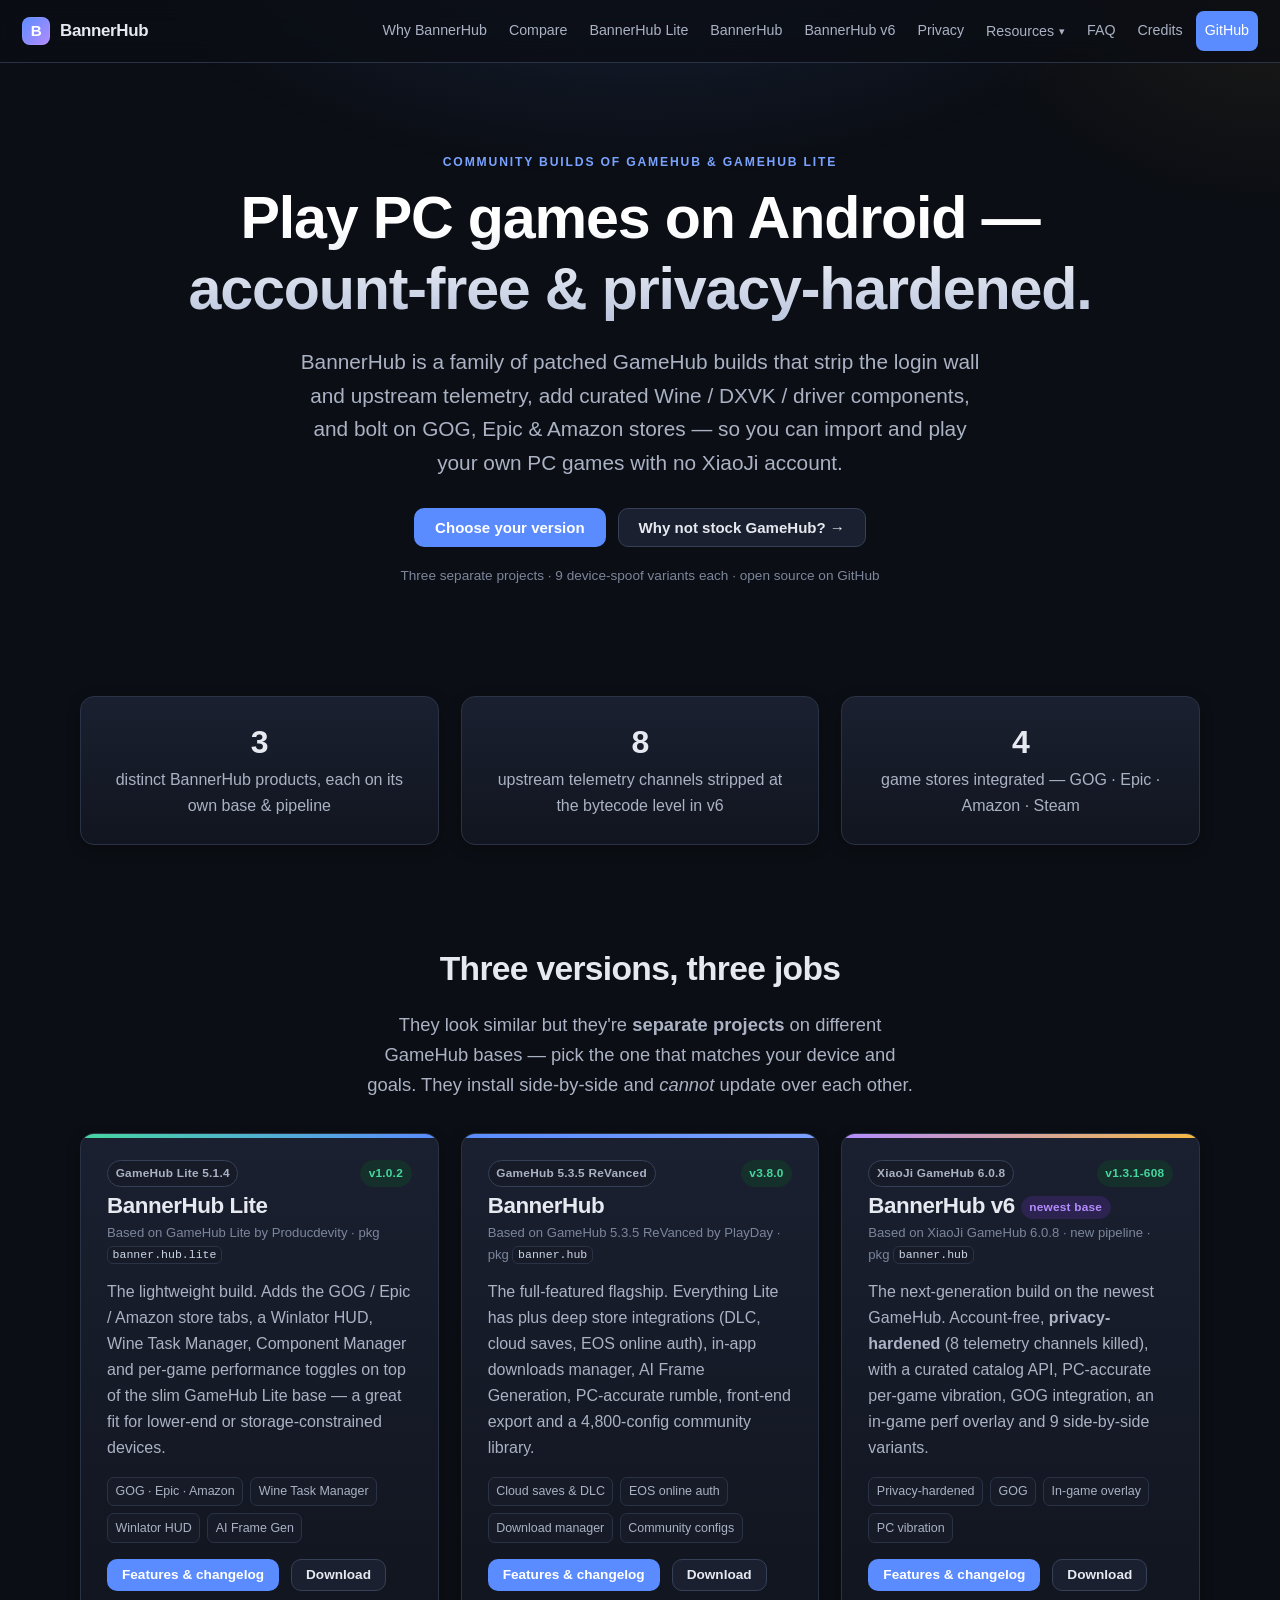
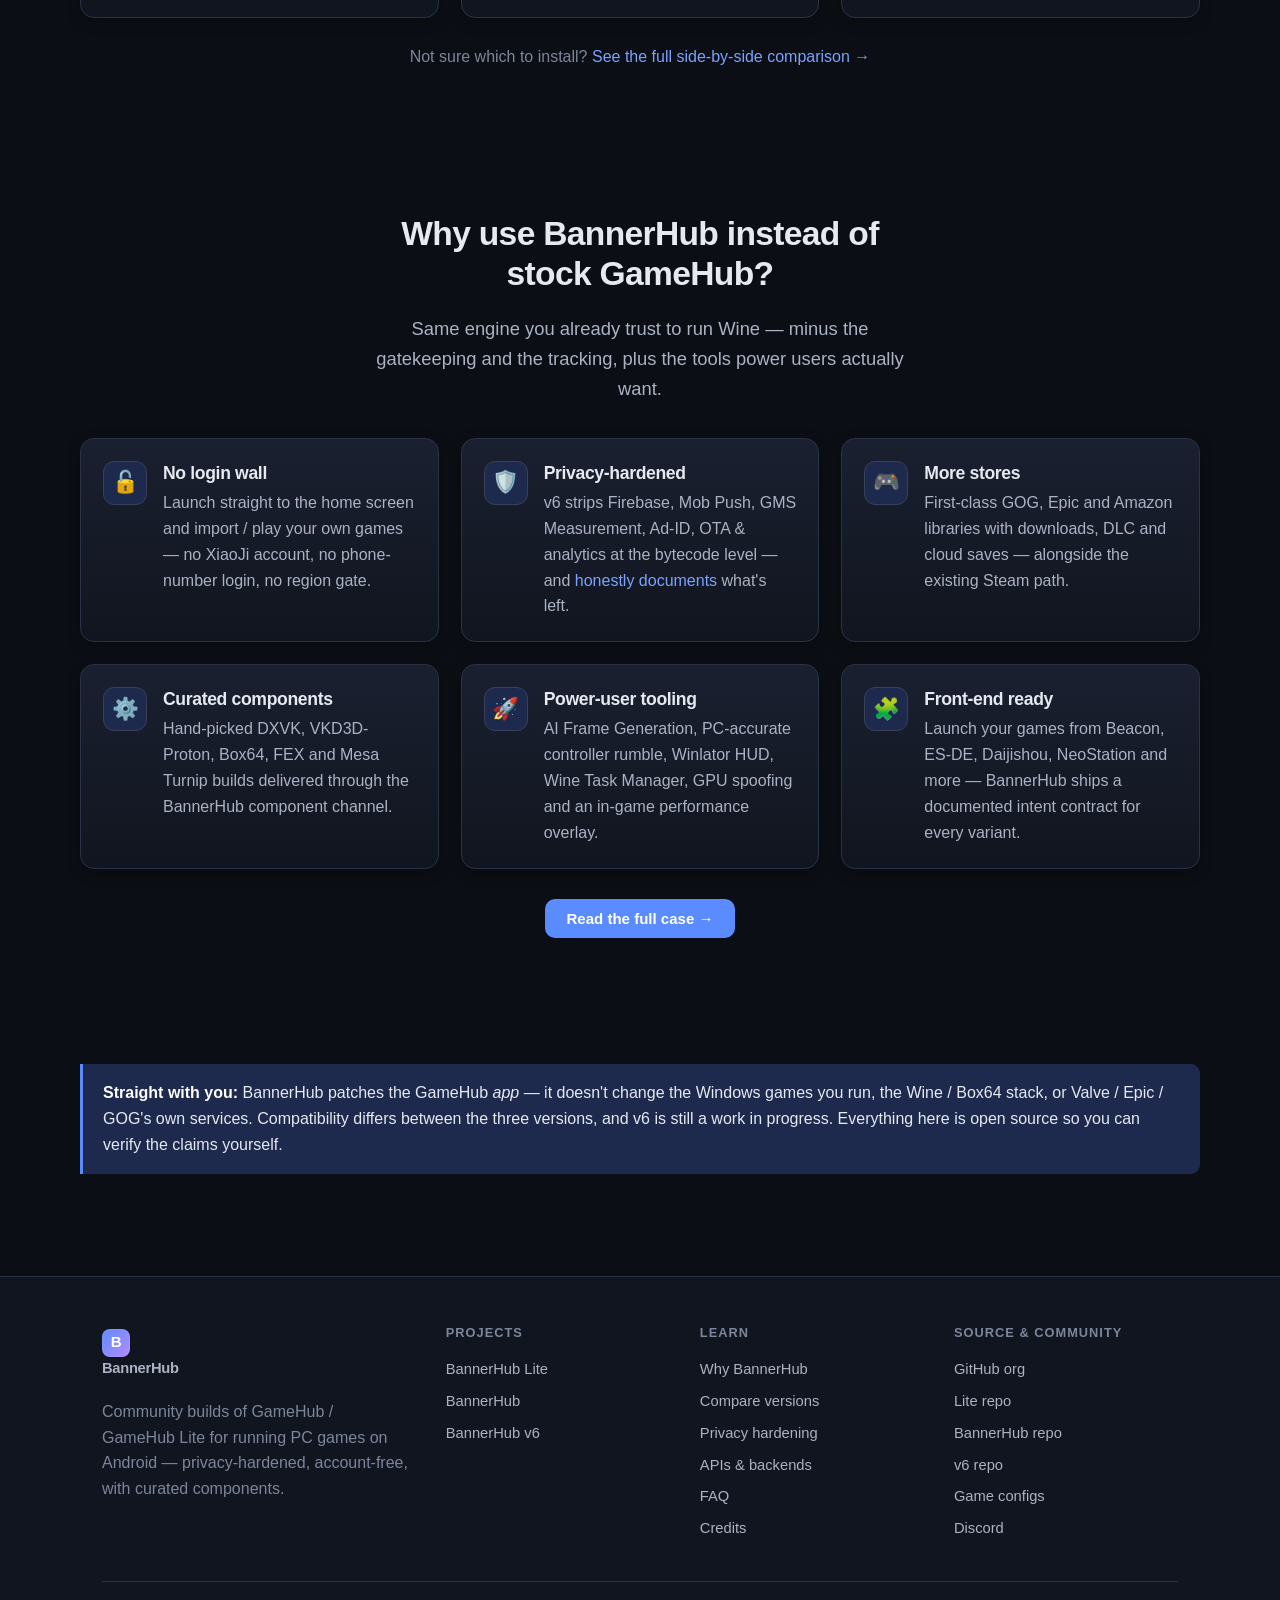
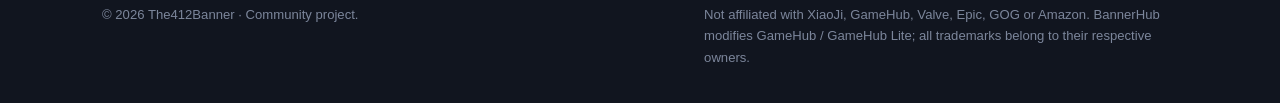
==== commit 9698a275: "site: BannerHub v3.8.0 + v6 1.3.1-608 — voice rooms (cross-play, no Steam login); changelogs, compar" ====
--- a/index.html
+++ b/index.html
@@ -91,7 +91,7 @@
       <div class="card product-card fade-up" style="--accentline:linear-gradient(90deg,#5b8cff,#7aa2ff)">
         <div class="pc-top">
           <span class="badge">GameHub 5.3.5 ReVanced</span>
-          <span class="badge ver" data-auto="ver:full">v3.7.5</span>
+          <span class="badge ver" data-auto="ver:full">v3.8.0</span>
         </div>
         <h3>BannerHub</h3>
         <p class="pc-base">Based on GameHub 5.3.5 ReVanced by PlayDay · pkg <code>banner.hub</code></p>
@@ -109,7 +109,7 @@
       <div class="card product-card fade-up" style="--accentline:linear-gradient(90deg,#b48cff,#f5b942)">
         <div class="pc-top">
           <span class="badge">XiaoJi GameHub 6.0.8</span>
-          <span class="badge ver" data-auto="ver:v6">v1.3.0-608</span>
+          <span class="badge ver" data-auto="ver:v6">v1.3.1-608</span>
         </div>
         <h3>BannerHub v6 <span class="badge purple" style="vertical-align:middle">newest base</span></h3>
         <p class="pc-base">Based on XiaoJi GameHub 6.0.8 · new pipeline · pkg <code>banner.hub</code></p>
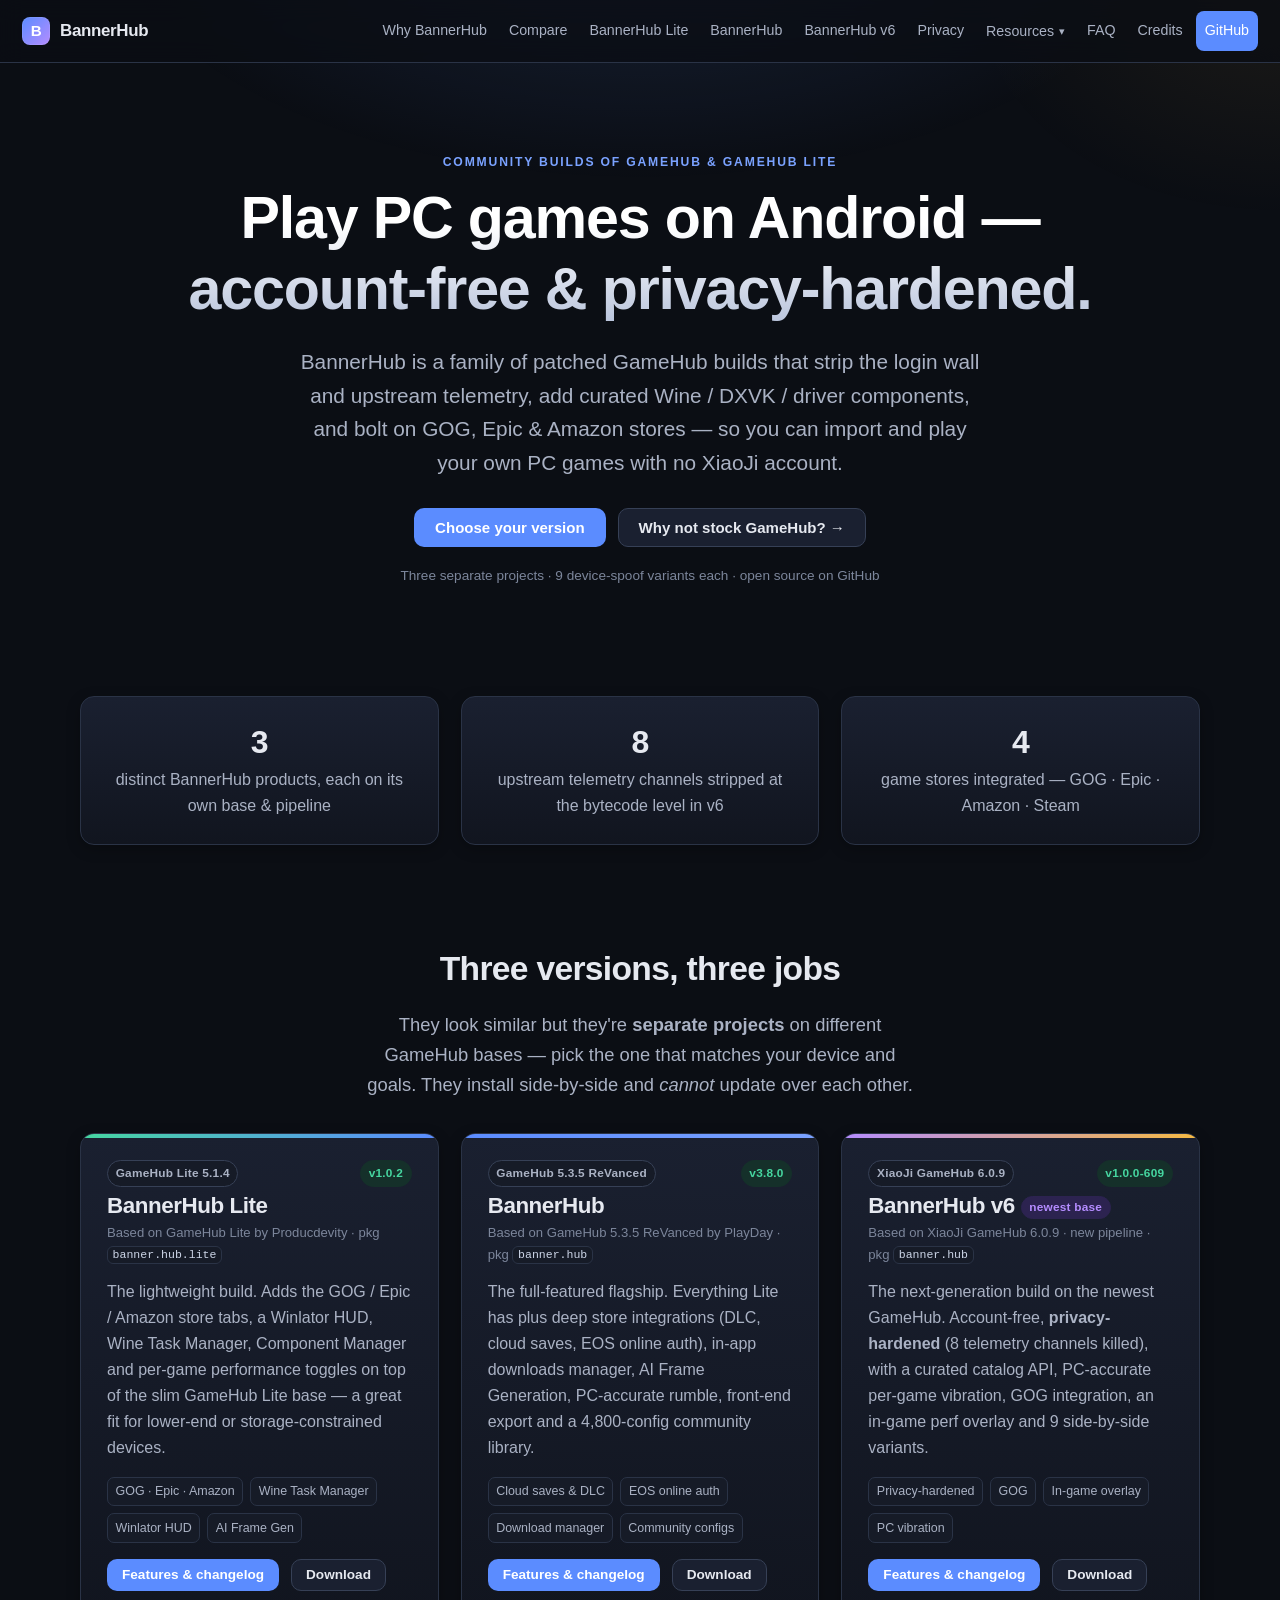
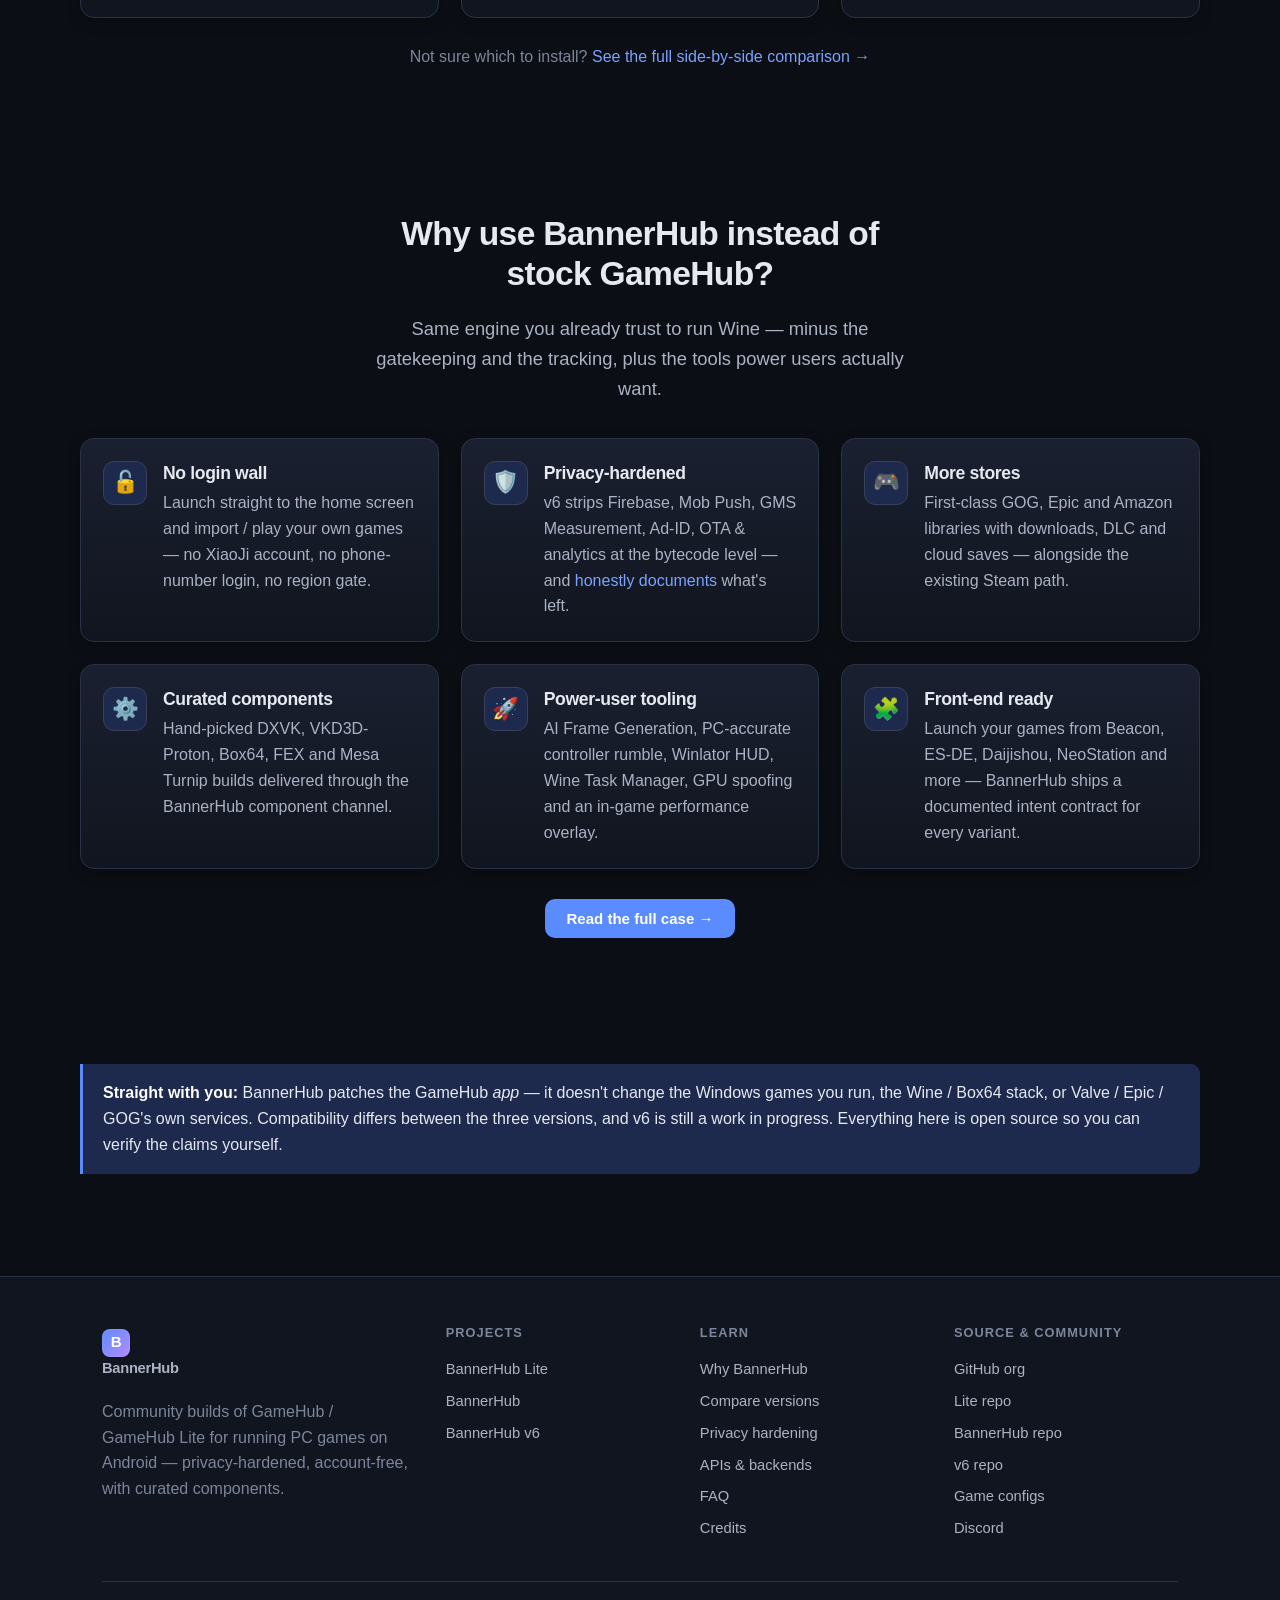
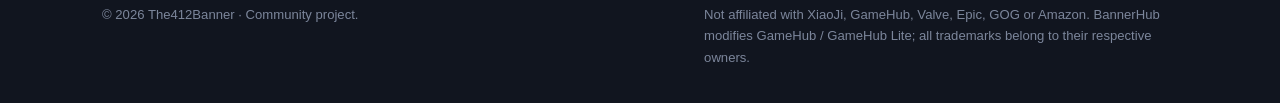
==== commit 40641390: "site: update for BannerHub v6 v1.0.0-609 stable (GameHub 6.0.9 rebase) Latest pointers v1.3.1-608->v" ====
--- a/index.html
+++ b/index.html
@@ -108,11 +108,11 @@
       <!-- V6 -->
       <div class="card product-card fade-up" style="--accentline:linear-gradient(90deg,#b48cff,#f5b942)">
         <div class="pc-top">
-          <span class="badge">XiaoJi GameHub 6.0.8</span>
-          <span class="badge ver" data-auto="ver:v6">v1.3.1-608</span>
+          <span class="badge">XiaoJi GameHub 6.0.9</span>
+          <span class="badge ver" data-auto="ver:v6">v1.0.0-609</span>
         </div>
         <h3>BannerHub v6 <span class="badge purple" style="vertical-align:middle">newest base</span></h3>
-        <p class="pc-base">Based on XiaoJi GameHub 6.0.8 · new pipeline · pkg <code>banner.hub</code></p>
+        <p class="pc-base">Based on XiaoJi GameHub 6.0.9 · new pipeline · pkg <code>banner.hub</code></p>
         <p class="pc-desc">The next-generation build on the newest GameHub. Account-free, <strong>privacy-hardened</strong> (8 telemetry channels killed), with a curated catalog API, PC-accurate per-game vibration, GOG integration, an in-game perf overlay and 9 side-by-side variants.</p>
         <div class="chips" style="margin-bottom:16px">
           <span class="chip">Privacy-hardened</span><span class="chip">GOG</span><span class="chip">In-game overlay</span><span class="chip">PC vibration</span>
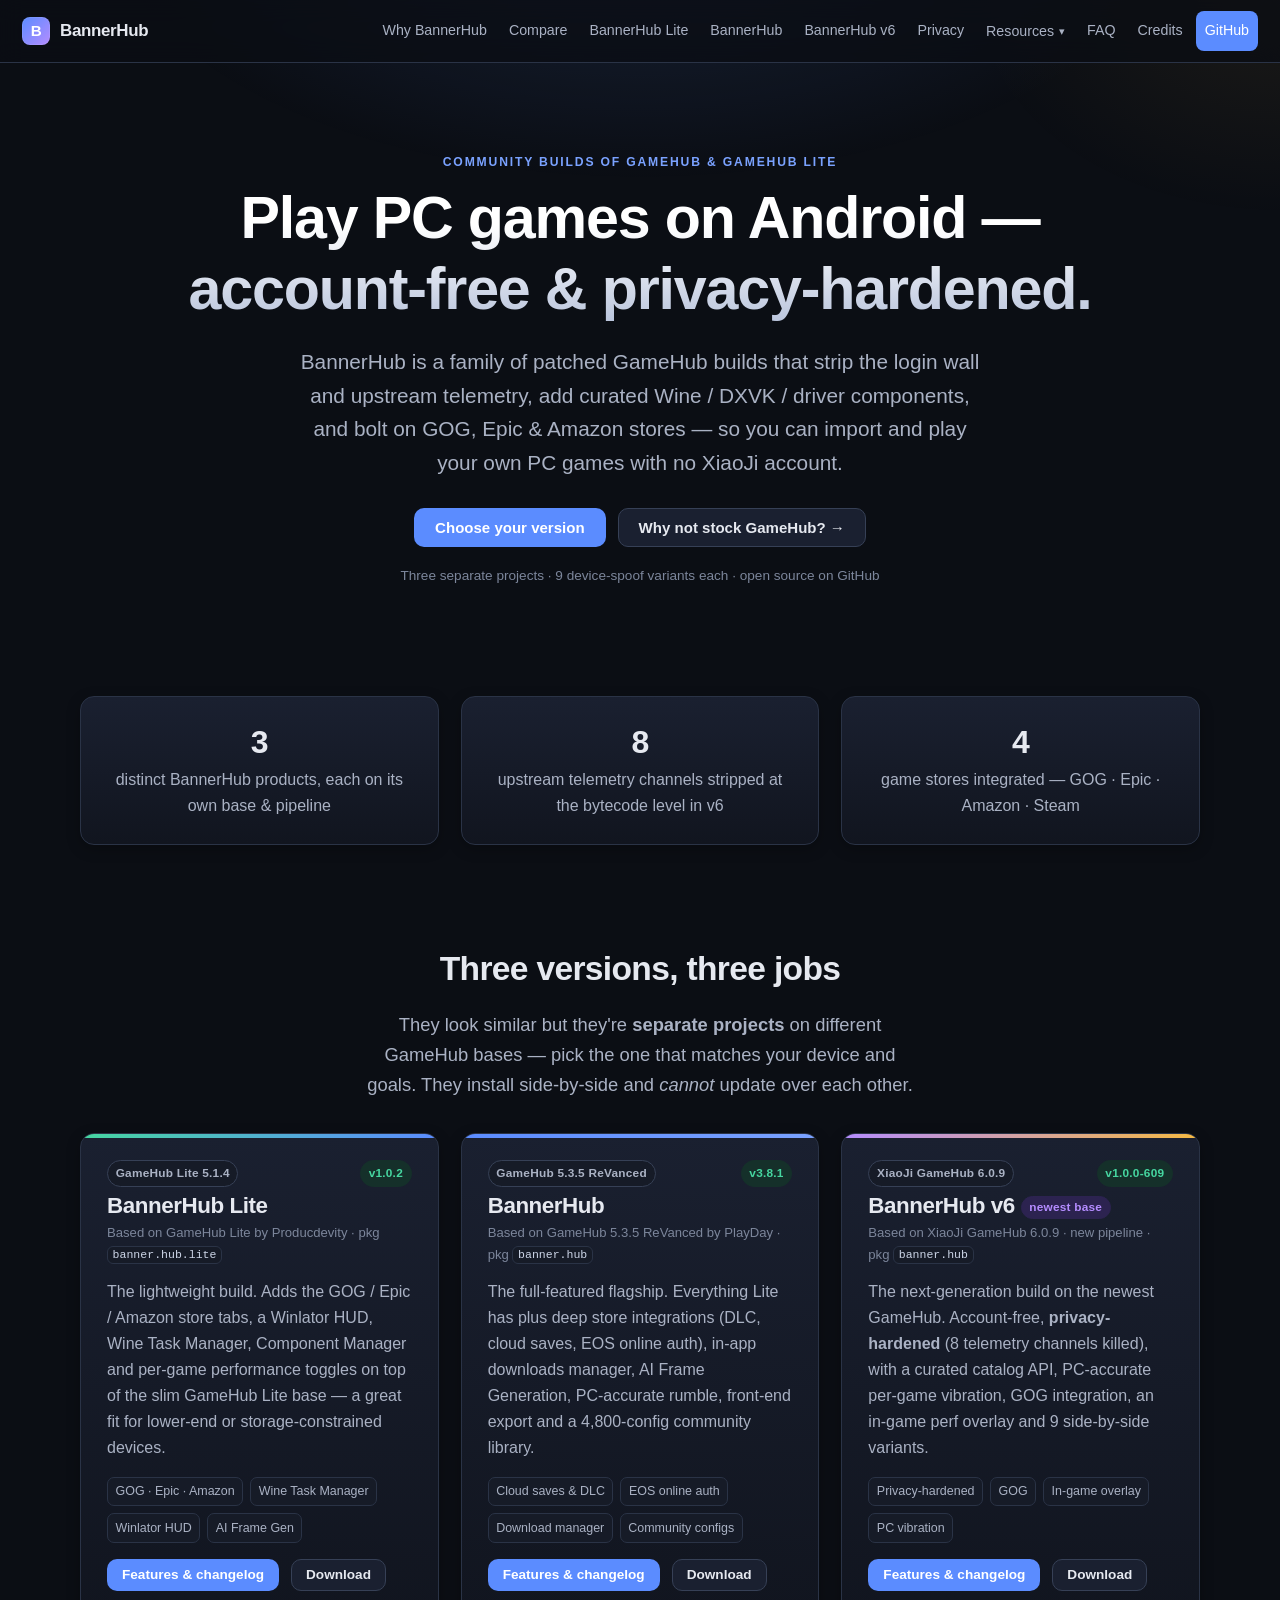
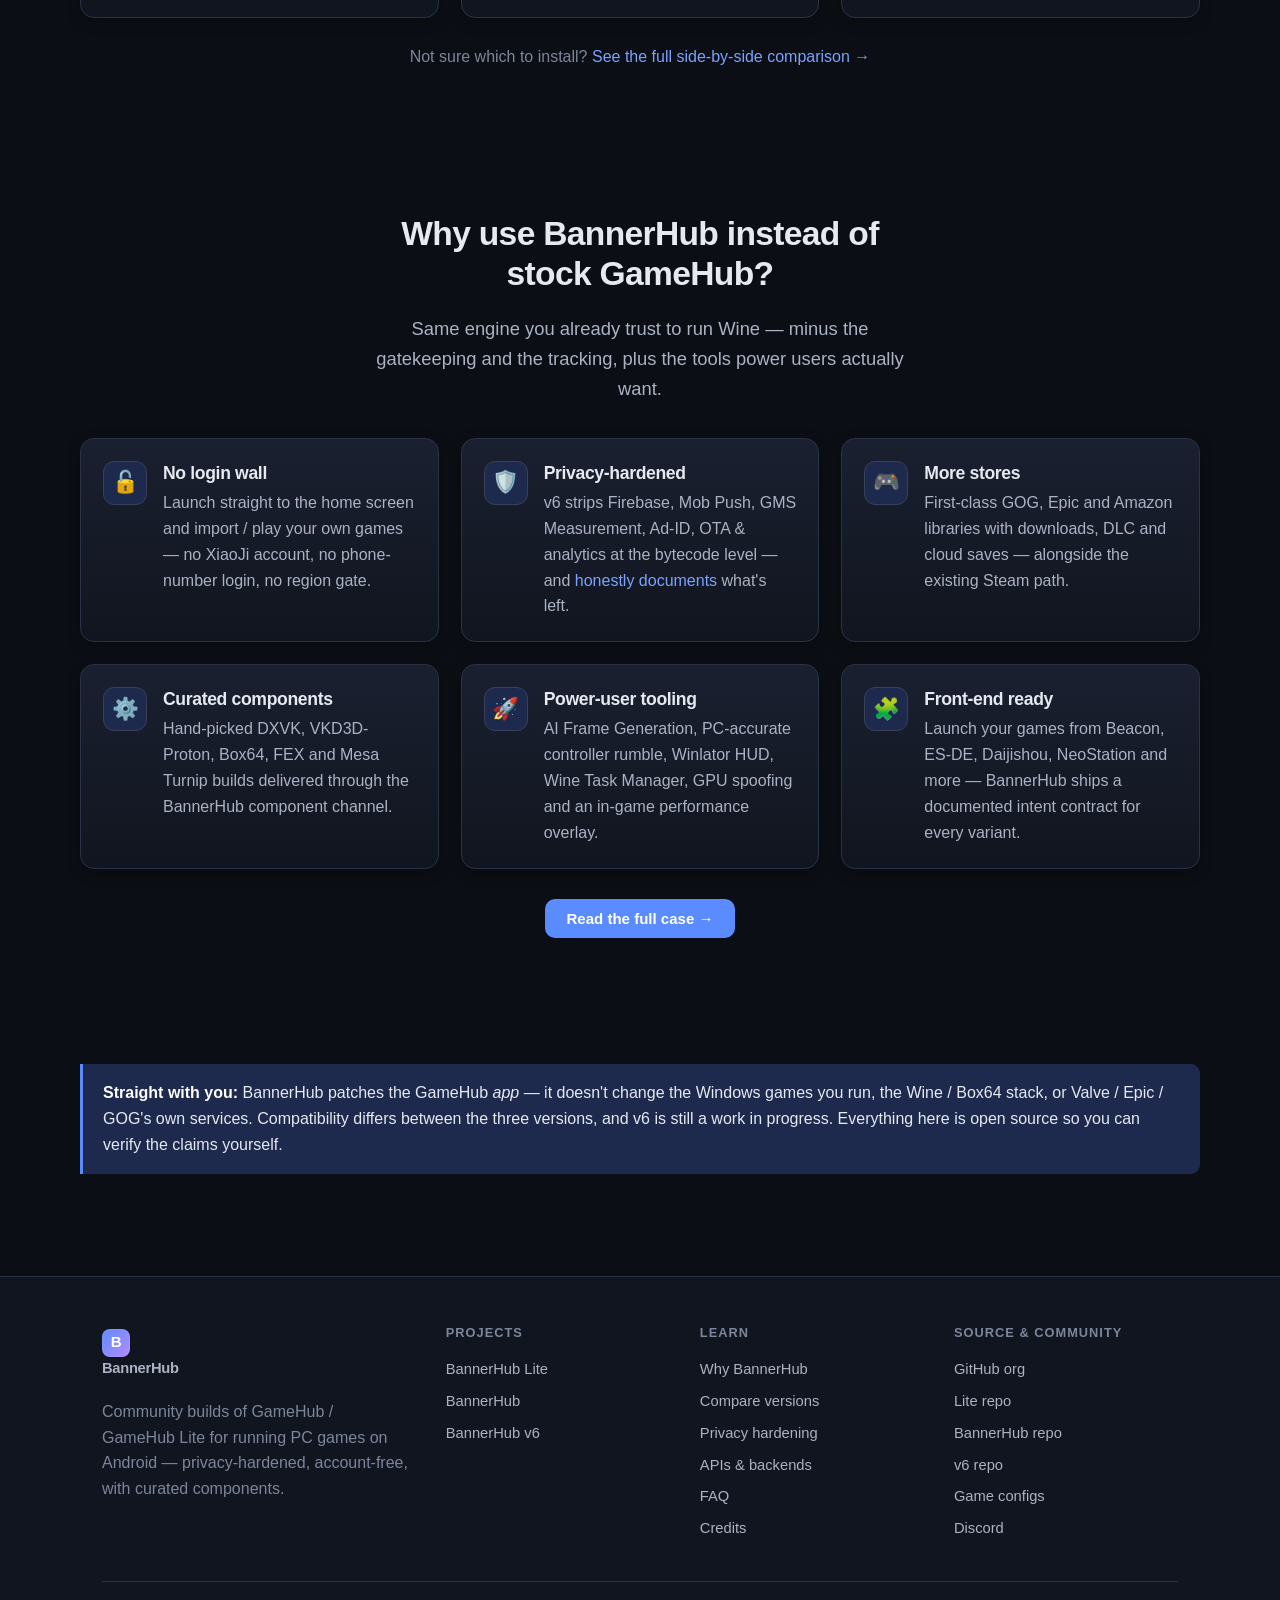
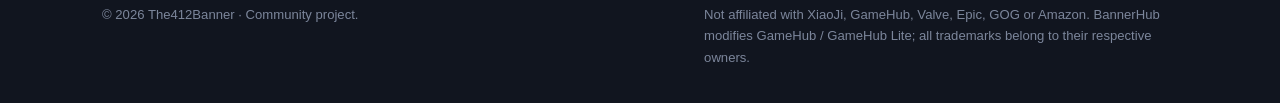
==== commit 799146ab: "chore: auto-sync latest release versions" ====
--- a/index.html
+++ b/index.html
@@ -91,7 +91,7 @@
       <div class="card product-card fade-up" style="--accentline:linear-gradient(90deg,#5b8cff,#7aa2ff)">
         <div class="pc-top">
           <span class="badge">GameHub 5.3.5 ReVanced</span>
-          <span class="badge ver" data-auto="ver:full">v3.8.0</span>
+          <span class="badge ver" data-auto="ver:full">v3.8.1</span>
         </div>
         <h3>BannerHub</h3>
         <p class="pc-base">Based on GameHub 5.3.5 ReVanced by PlayDay · pkg <code>banner.hub</code></p>
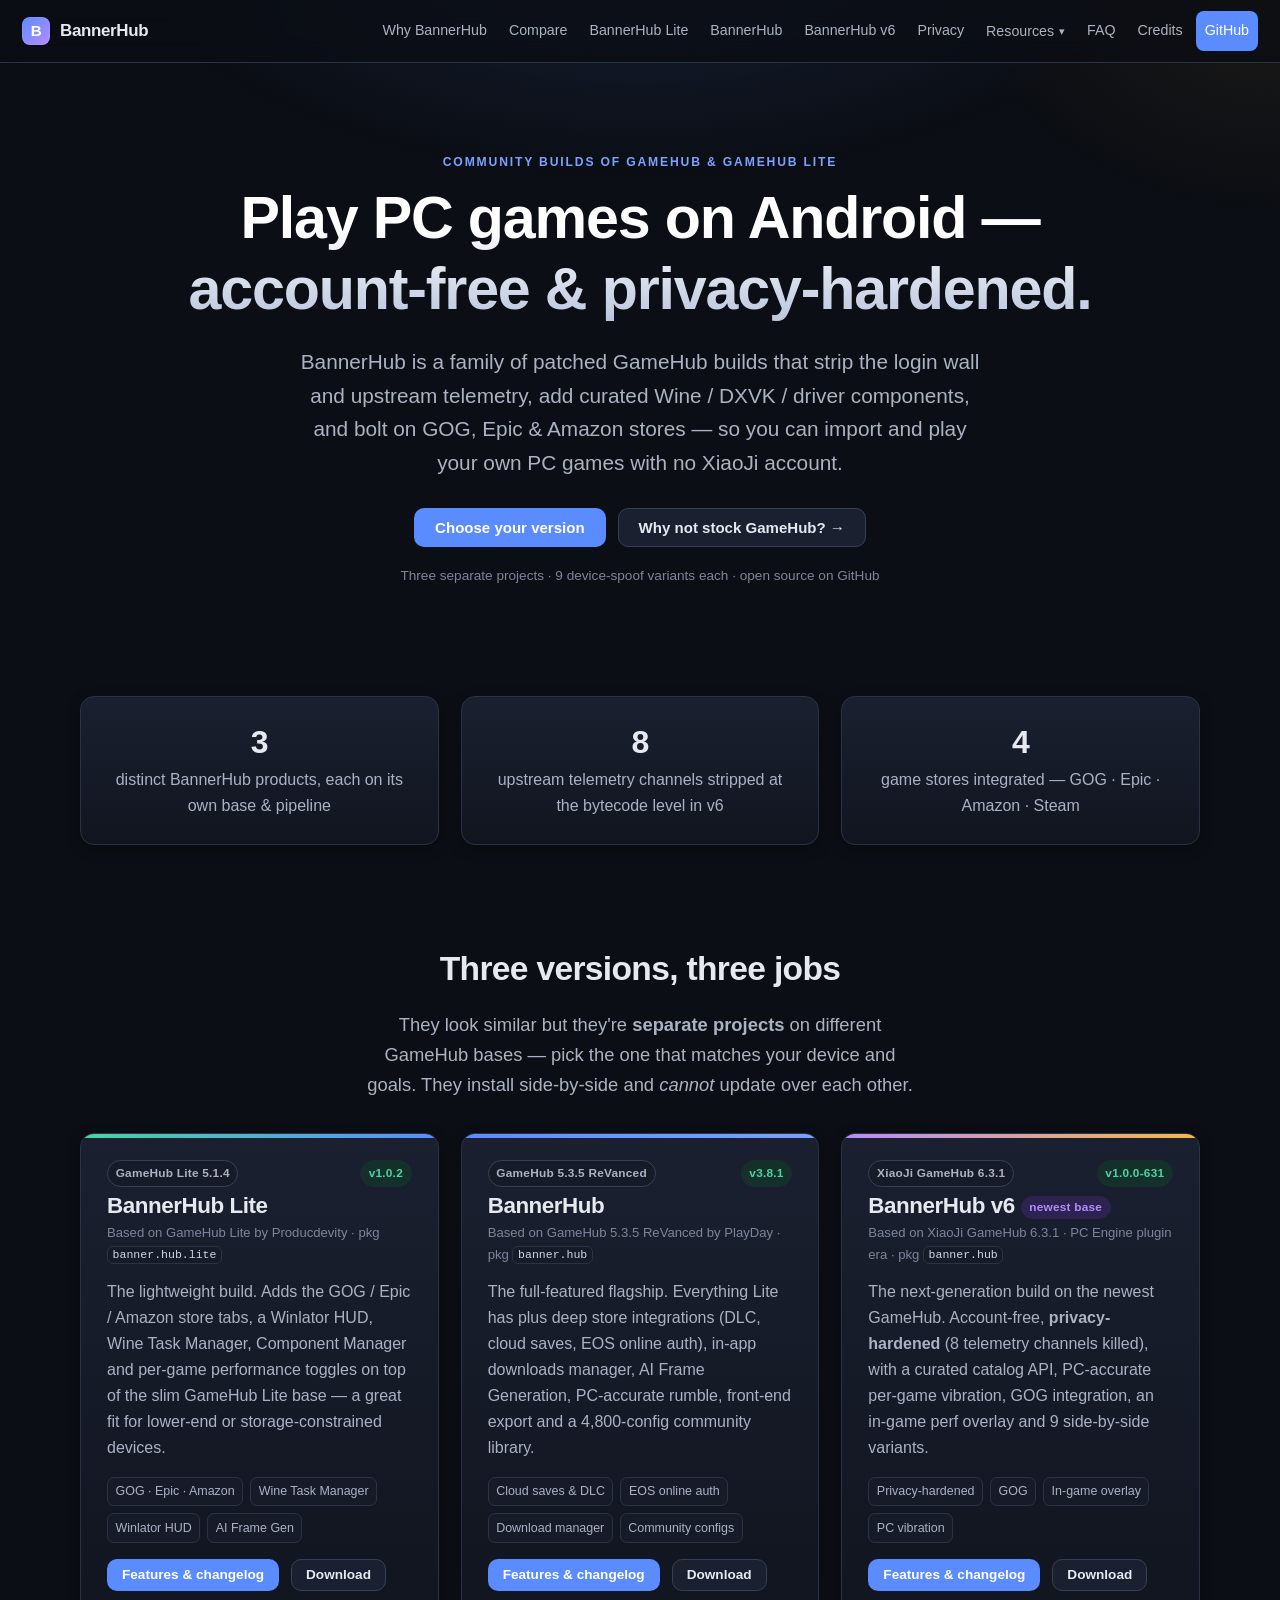
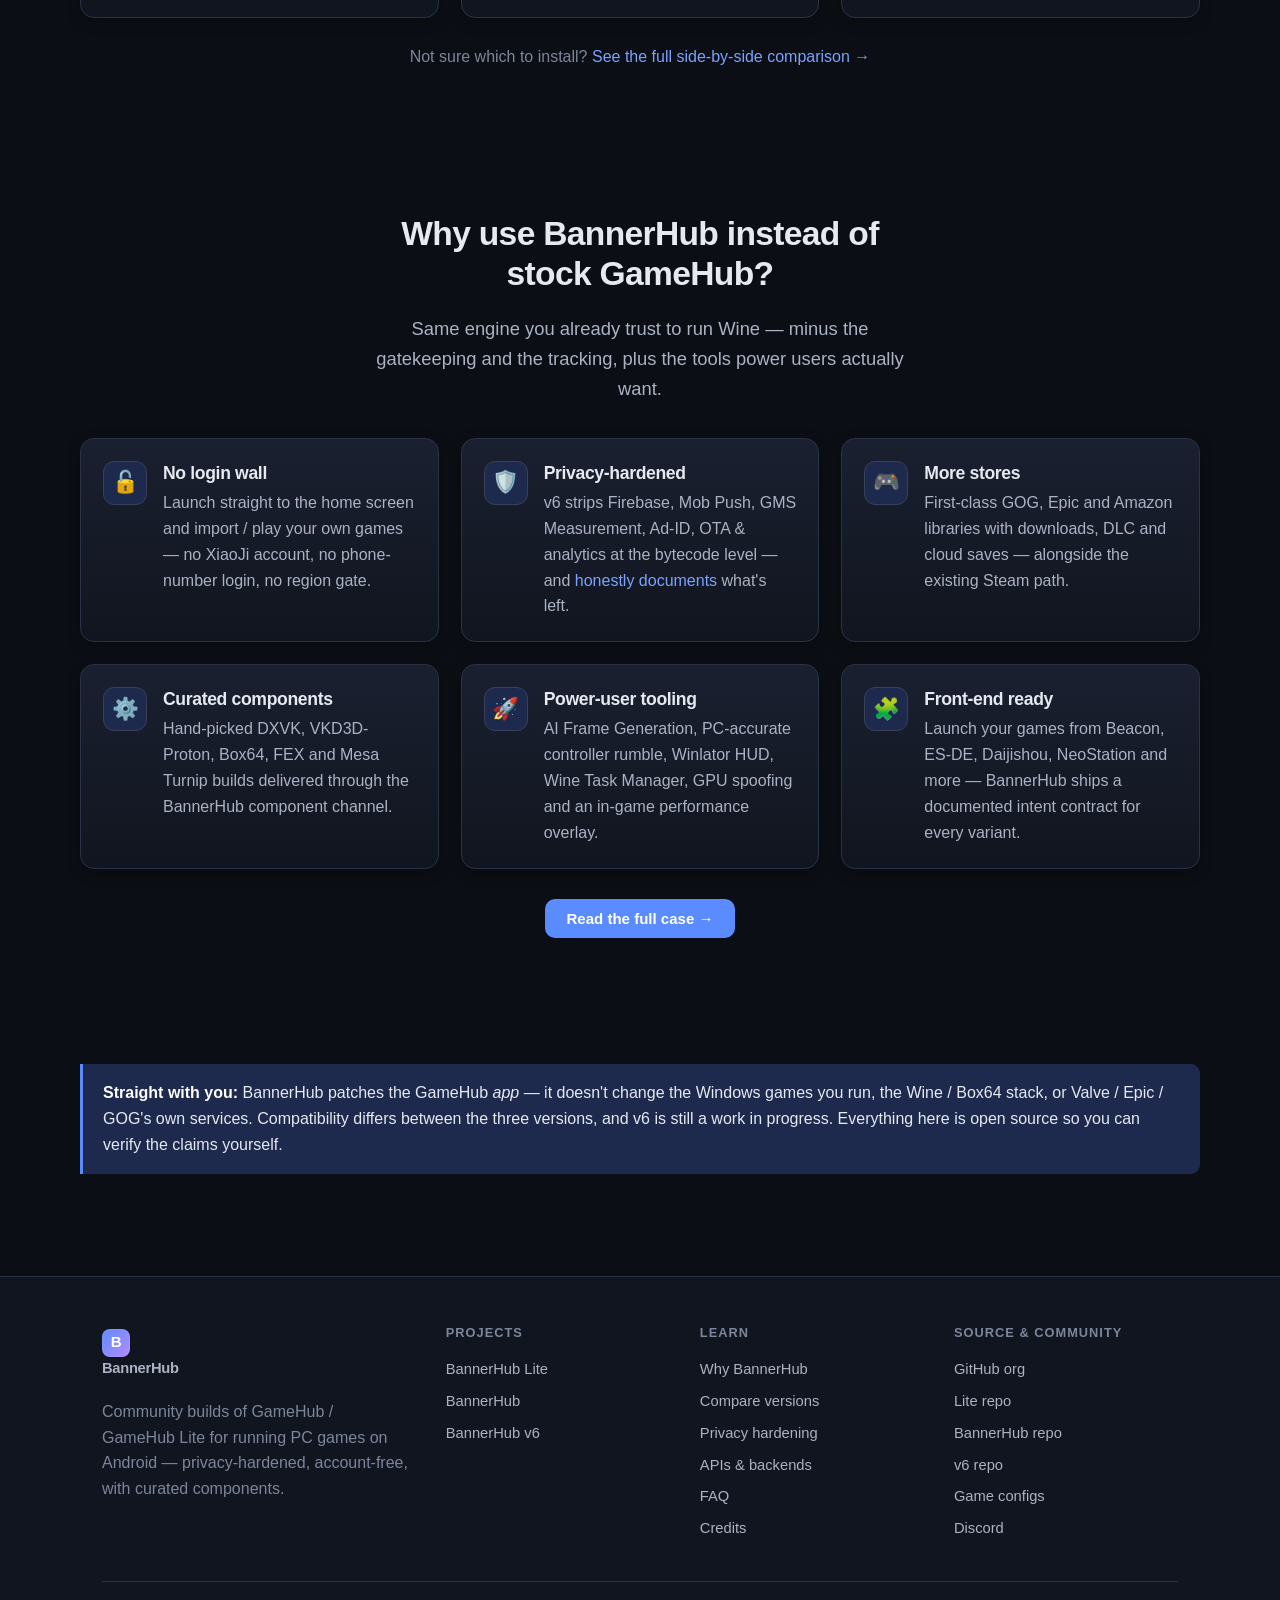
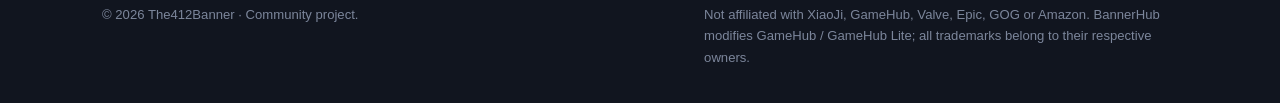
==== commit e5945fde: "site: BannerHub v6 v1.0.0-631 — GameHub 6.3.1 rebase, BannerHub-served PC Engine plugin, full GOG st" ====
--- a/index.html
+++ b/index.html
@@ -108,11 +108,11 @@
       <!-- V6 -->
       <div class="card product-card fade-up" style="--accentline:linear-gradient(90deg,#b48cff,#f5b942)">
         <div class="pc-top">
-          <span class="badge">XiaoJi GameHub 6.0.9</span>
-          <span class="badge ver" data-auto="ver:v6">v1.0.0-609</span>
+          <span class="badge">XiaoJi GameHub 6.3.1</span>
+          <span class="badge ver" data-auto="ver:v6">v1.0.0-631</span>
         </div>
         <h3>BannerHub v6 <span class="badge purple" style="vertical-align:middle">newest base</span></h3>
-        <p class="pc-base">Based on XiaoJi GameHub 6.0.9 · new pipeline · pkg <code>banner.hub</code></p>
+        <p class="pc-base">Based on XiaoJi GameHub 6.3.1 · PC Engine plugin era · pkg <code>banner.hub</code></p>
         <p class="pc-desc">The next-generation build on the newest GameHub. Account-free, <strong>privacy-hardened</strong> (8 telemetry channels killed), with a curated catalog API, PC-accurate per-game vibration, GOG integration, an in-game perf overlay and 9 side-by-side variants.</p>
         <div class="chips" style="margin-bottom:16px">
           <span class="chip">Privacy-hardened</span><span class="chip">GOG</span><span class="chip">In-game overlay</span><span class="chip">PC vibration</span>
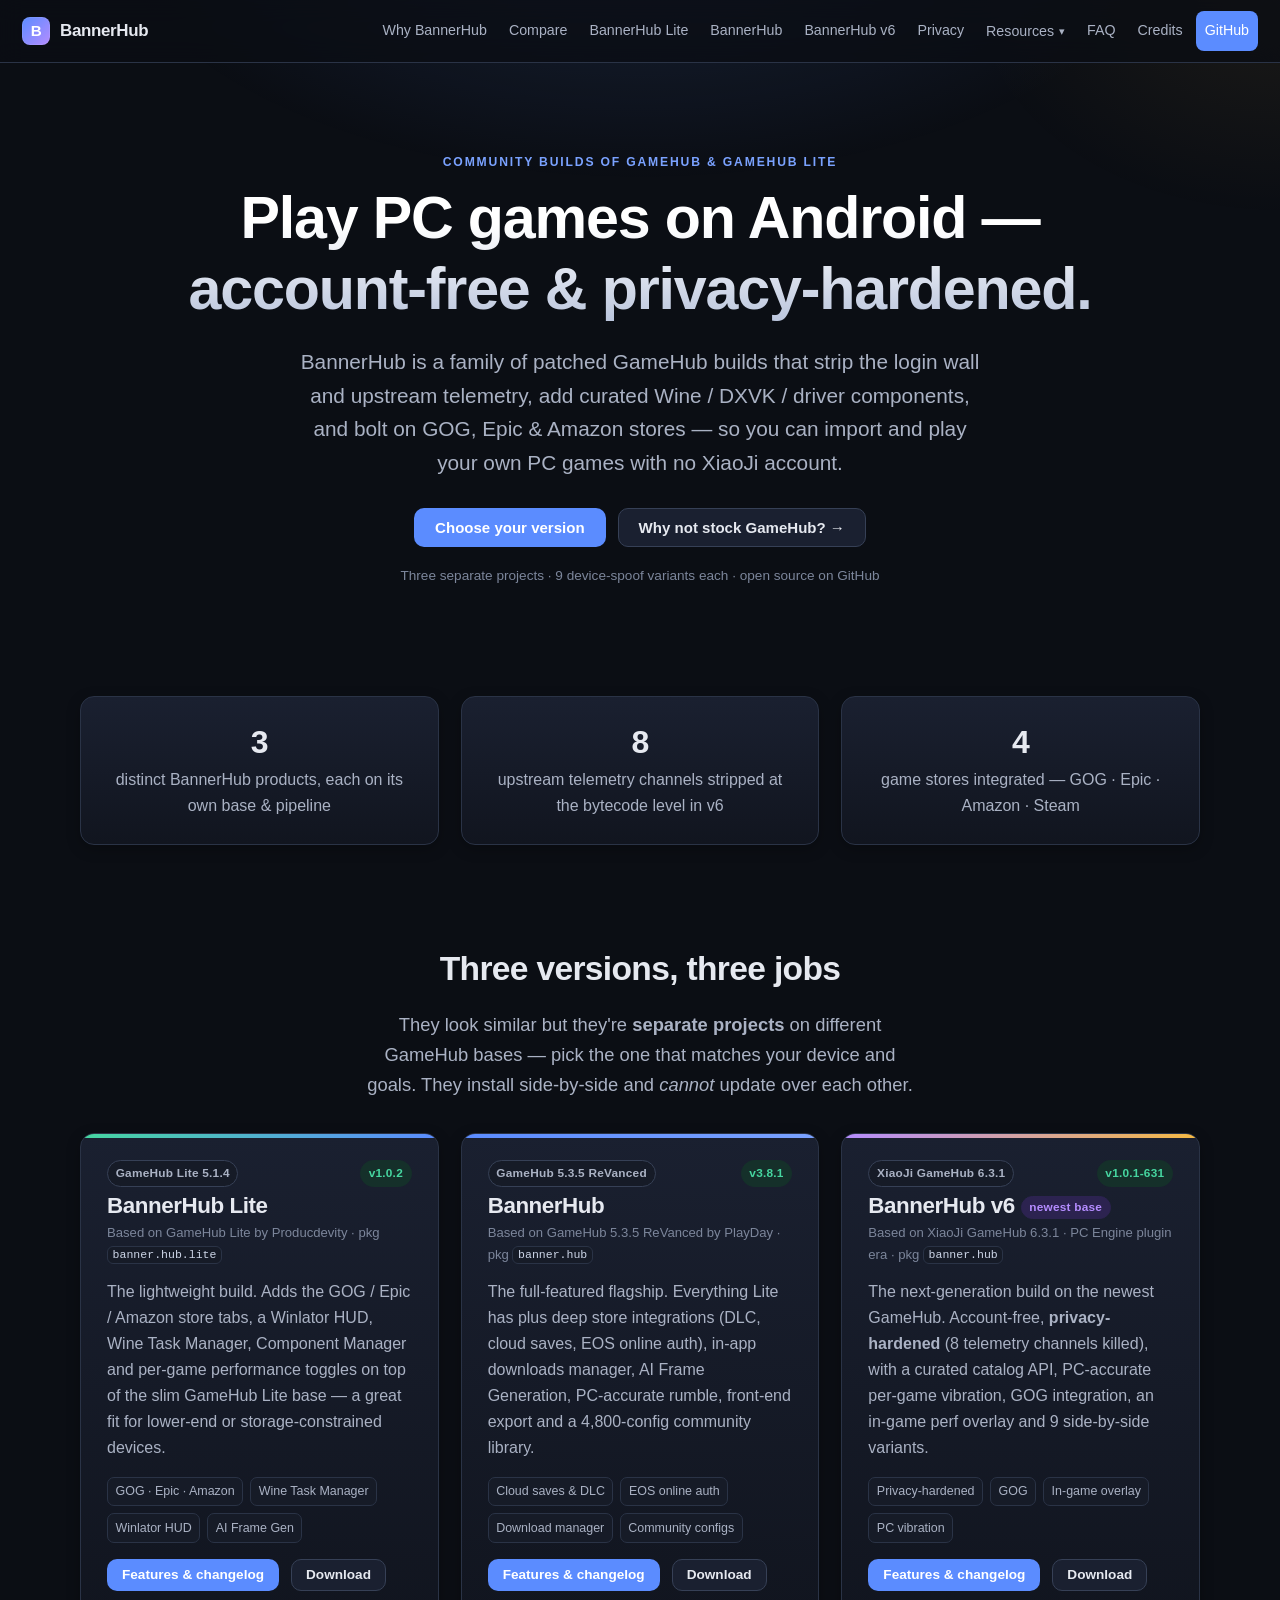
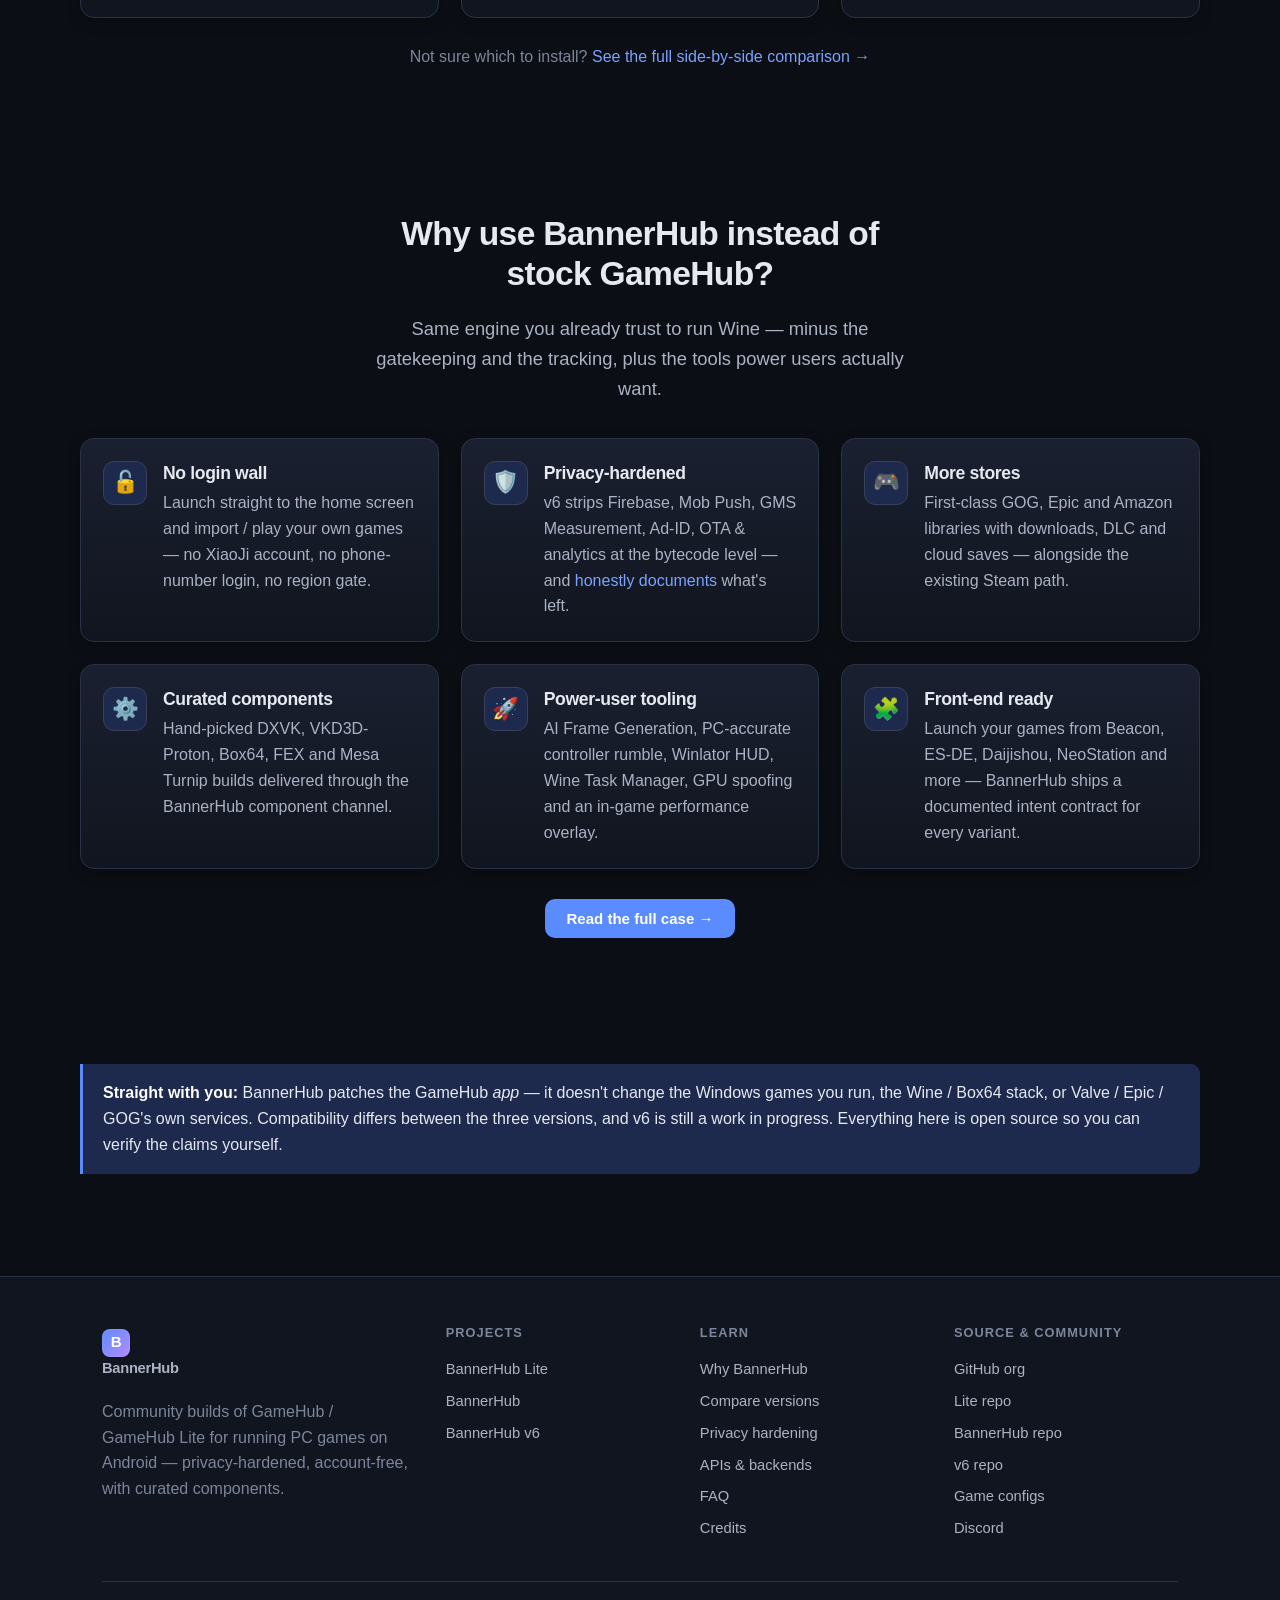
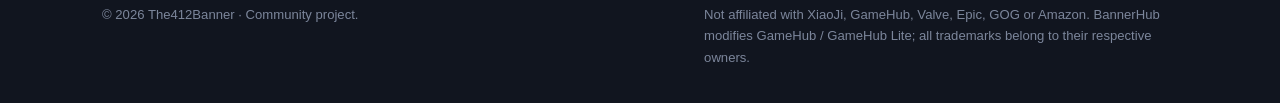
==== commit fdb16ca8: "site: BannerHub v6 v1.0.1-631 — Component Manager removal fixes; version badges + data" ====
--- a/index.html
+++ b/index.html
@@ -109,7 +109,7 @@
       <div class="card product-card fade-up" style="--accentline:linear-gradient(90deg,#b48cff,#f5b942)">
         <div class="pc-top">
           <span class="badge">XiaoJi GameHub 6.3.1</span>
-          <span class="badge ver" data-auto="ver:v6">v1.0.0-631</span>
+          <span class="badge ver" data-auto="ver:v6">v1.0.1-631</span>
         </div>
         <h3>BannerHub v6 <span class="badge purple" style="vertical-align:middle">newest base</span></h3>
         <p class="pc-base">Based on XiaoJi GameHub 6.3.1 · PC Engine plugin era · pkg <code>banner.hub</code></p>
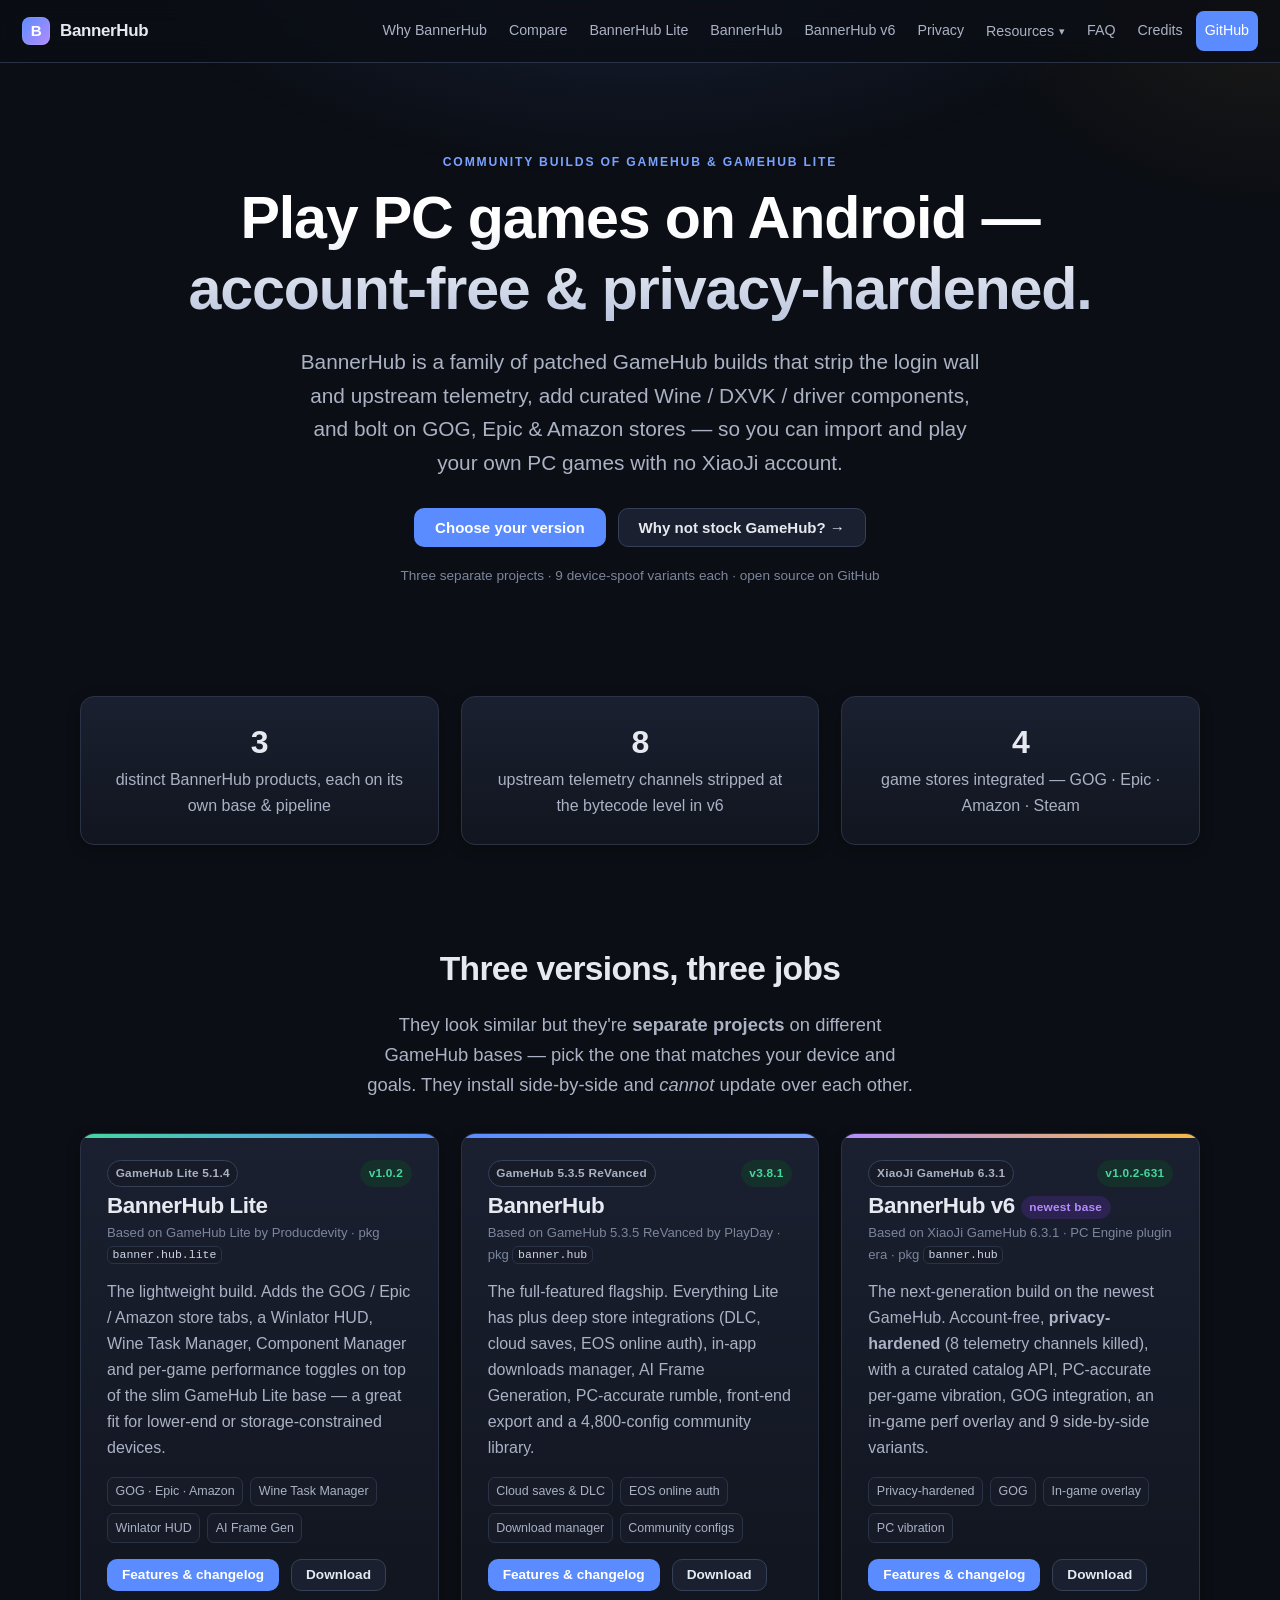
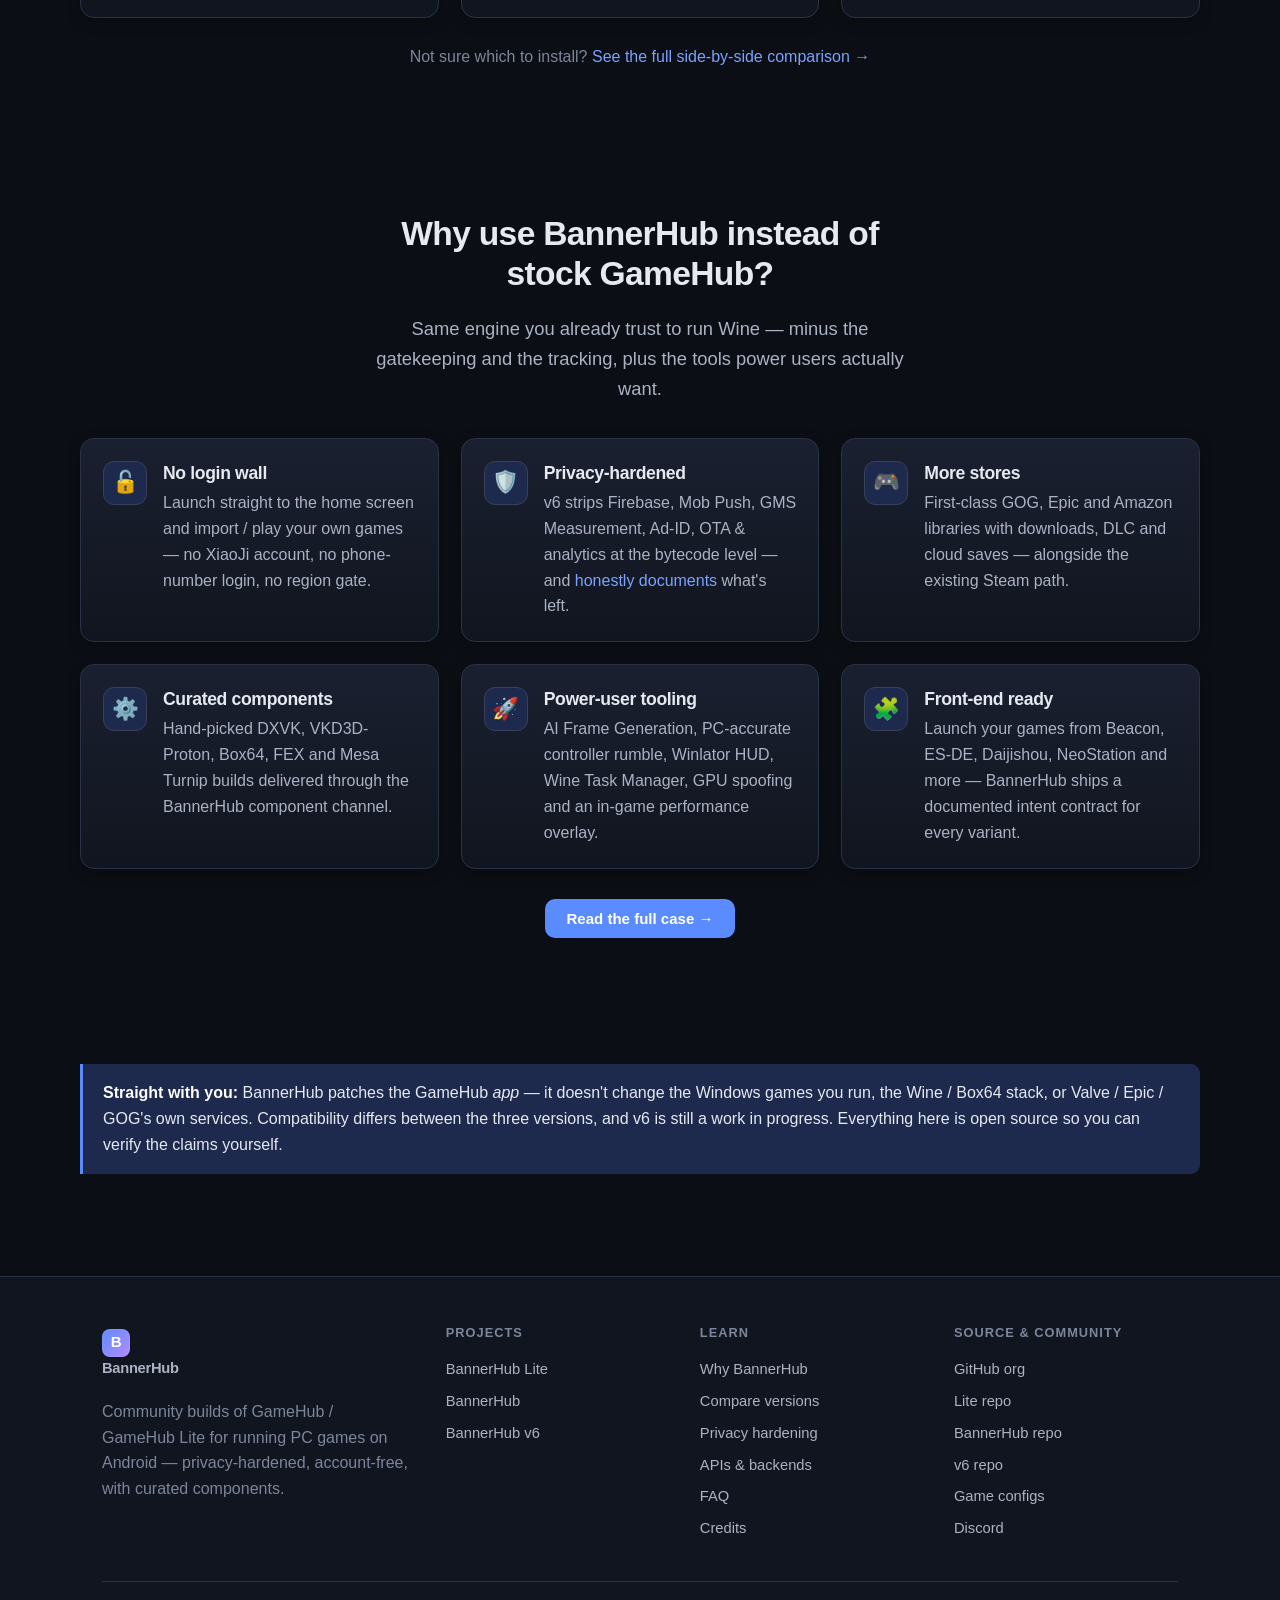
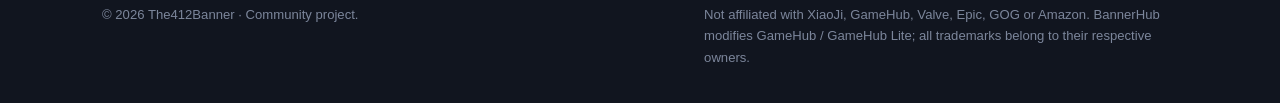
==== commit f079c438: "site: BannerHub v6 v1.0.2-631 — install-conflict fix; version badges + data" ====
--- a/index.html
+++ b/index.html
@@ -109,7 +109,7 @@
       <div class="card product-card fade-up" style="--accentline:linear-gradient(90deg,#b48cff,#f5b942)">
         <div class="pc-top">
           <span class="badge">XiaoJi GameHub 6.3.1</span>
-          <span class="badge ver" data-auto="ver:v6">v1.0.1-631</span>
+          <span class="badge ver" data-auto="ver:v6">v1.0.2-631</span>
         </div>
         <h3>BannerHub v6 <span class="badge purple" style="vertical-align:middle">newest base</span></h3>
         <p class="pc-base">Based on XiaoJi GameHub 6.3.1 · PC Engine plugin era · pkg <code>banner.hub</code></p>
